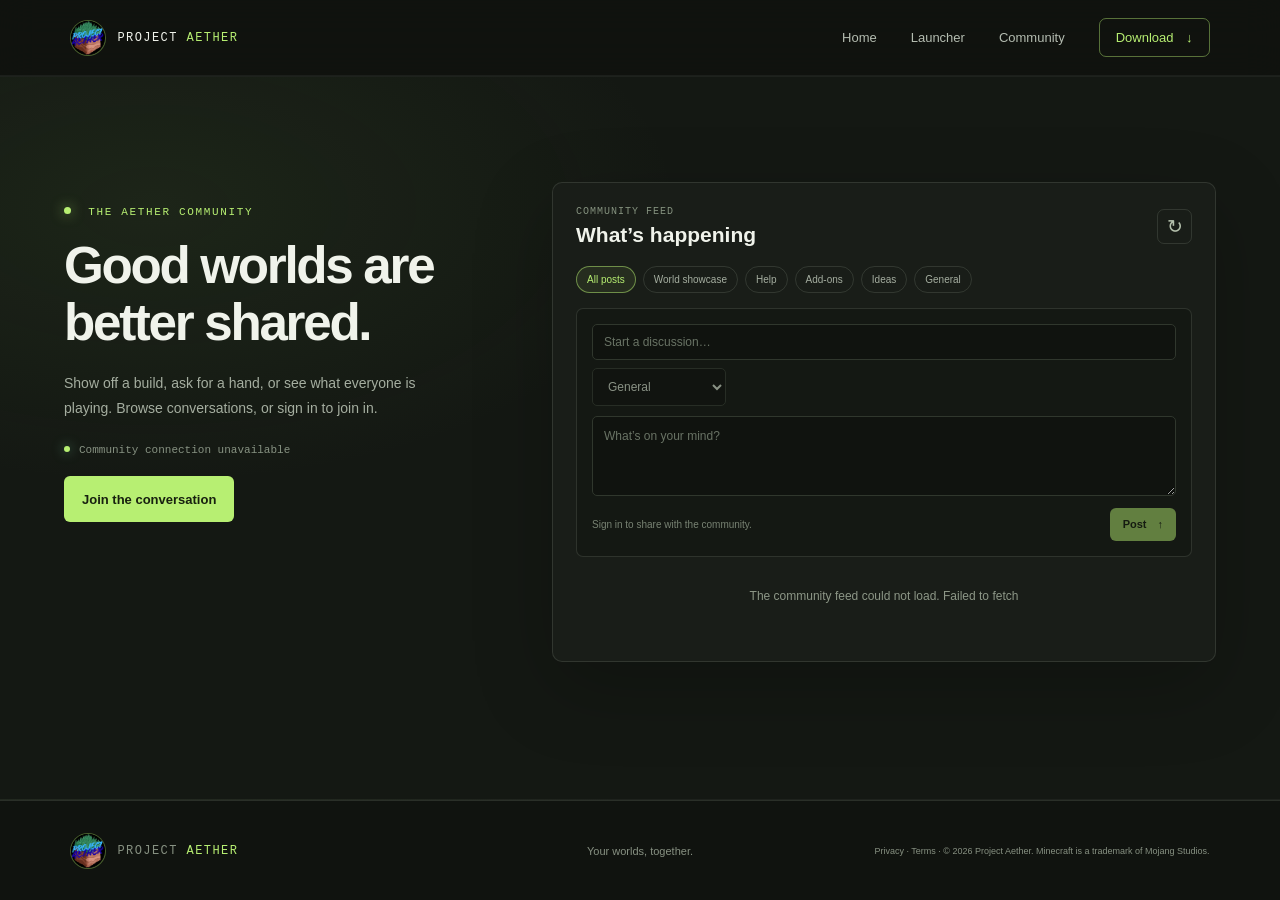
==== community.html @ b4d23e69 "Publish Project Aether website Co-authored-by: Copilot App <223556219+Copilot@users.noreply.github.c" ====
<!doctype html>
<html lang="en">
<head>
  <meta charset="utf-8">
  <meta name="viewport" content="width=device-width, initial-scale=1">
  <meta name="theme-color" content="#10130f">
  <meta http-equiv="Content-Security-Policy" content="default-src 'self'; base-uri 'self'; object-src 'none'; form-action 'self'; script-src 'self' https://challenges.cloudflare.com; style-src 'self'; img-src 'self' data: https://zpfmzhtkyxewwikkhwgt.supabase.co; frame-src https://challenges.cloudflare.com; connect-src 'self' https://zpfmzhtkyxewwikkhwgt.supabase.co https://challenges.cloudflare.com">
  <meta name="description" content="Join the Project Aether community to share Minecraft worlds, ask questions, and connect with players.">
  <title>Community — Project Aether</title>
  <link rel="icon" type="image/png" href="assets/aether-icon.png">
  <link rel="stylesheet" href="styles.css">
  <script src="config.js"></script>
  <script defer src="app.js"></script>
</head>
<body>
  <header class="site-header">
    <a class="brand" href="index.html" aria-label="Project Aether home"><img class="brand-icon" src="assets/aether-icon.png" alt=""><span>PROJECT <b>AETHER</b></span></a>
    <nav class="site-nav" aria-label="Main navigation">
      <a href="index.html">Home</a><a href="launcher.html">Launcher</a><a aria-current="page" href="community.html">Community</a><a class="nav-download" href="download.html">Download <span aria-hidden="true">↓</span></a>
    </nav>
  </header>
  <main>
    <section class="social-section social-page" id="social" aria-labelledby="socialTitle">
      <div class="social-wrap">
        <div class="social-intro">
          <p class="eyebrow"><span class="eyebrow-dot"></span> THE AETHER COMMUNITY</p>
          <h1 id="socialTitle">Good worlds are<br><span>better shared.</span></h1>
          <p>Show off a build, ask for a hand, or see what everyone is playing. Browse conversations, or sign in to join in.</p>
          <div class="social-account"><span class="online-indicator" aria-hidden="true"></span><span id="communityConnection" role="status" aria-live="polite">Connecting to the community…</span></div>
          <button class="button button-primary" id="communityJoin" type="button">Join the conversation <span aria-hidden="true">↗</span></button>
          <button class="signout-link" id="communitySignOut" type="button" hidden>Sign out</button>
        </div>
        <div class="community-card">
          <div class="community-card-head">
            <div><p class="card-index">COMMUNITY FEED</p><h2>What’s happening</h2></div>
            <button class="refresh-button" id="communityRefresh" type="button" aria-label="Refresh community feed">↻</button>
          </div>
          <div class="category-list" id="communityFilters" aria-label="Filter discussions">
            <button class="category-chip active" type="button" data-category="All" aria-pressed="true">All posts</button>
            <button class="category-chip" type="button" data-category="World Showcase" aria-pressed="false">World showcase</button>
            <button class="category-chip" type="button" data-category="Help &amp; Support" aria-pressed="false">Help</button>
            <button class="category-chip" type="button" data-category="Add-ons" aria-pressed="false">Add-ons</button>
            <button class="category-chip" type="button" data-category="Suggestions" aria-pressed="false">Ideas</button>
            <button class="category-chip" type="button" data-category="General" aria-pressed="false">General</button>
          </div>
          <form class="compose-form" id="communityPostForm">
            <label class="sr-only" for="communityPostTitle">Discussion title</label>
            <input id="communityPostTitle" maxlength="120" placeholder="Start a discussion…" required disabled>
            <label class="sr-only" for="communityCategory">Discussion category</label>
            <select id="communityCategory" disabled><option>General</option><option>Help &amp; Support</option><option>World Showcase</option><option>Add-ons</option><option>Suggestions</option></select>
            <label class="sr-only" for="communityPostBody">Your message</label>
            <textarea id="communityPostBody" maxlength="10000" rows="3" placeholder="What’s on your mind?" required disabled></textarea>
            <div class="compose-footer"><span id="communityComposeHint">Sign in to share with the community.</span><button class="button button-small" type="submit" disabled>Post <span aria-hidden="true">↑</span></button></div>
          </form>
          <div class="feed-list" id="communityFeed" aria-live="polite"><p class="feed-message">Loading recent discussions…</p></div>
        </div>
      </div>
    </section>
  </main>
  <footer class="site-footer">
    <a class="brand" href="index.html"><img class="brand-icon" src="assets/aether-icon.png" alt=""><span>PROJECT <b>AETHER</b></span></a>
    <p>Your worlds, together.</p>
    <small><a href="privacy.html">Privacy</a> · <a href="terms.html">Terms</a> · © <span id="currentYear"></span> Project Aether. Minecraft is a trademark of Mojang Studios.</small>
  </footer>
  <dialog class="auth-dialog" id="communityAuthDialog" aria-labelledby="authTitle">
    <form class="auth-card" id="communityAuthForm">
      <button class="dialog-close" id="communityAuthClose" type="button" aria-label="Close sign-in dialog">×</button>
      <p class="eyebrow">PROJECT AETHER COMMUNITY</p>
      <h2 id="authTitle">Welcome back.</h2>
      <p class="auth-subtitle" id="authMessage">Sign in to post, reply, and like discussions.</p>
      <p class="auth-error" id="communityAuthError" role="alert" hidden></p>
      <div id="signupFields" hidden>
        <label for="communityUsername">Minecraft username</label>
        <input id="communityUsername" type="text" maxlength="24" autocomplete="nickname" placeholder="How people know you">
        <label for="communityAgeGroup">Age group</label>
        <select id="communityAgeGroup"><option value="">Choose one</option><option value="under_18">Under 18</option><option value="18_or_over">18 or over</option></select>
        <p class="form-note">This is self-declared; we don’t ask for your birth date. It does not change features or options.</p>
        <label class="agreement"><input id="communityAgreement" type="checkbox"><span>I agree to the <a href="terms.html" target="_blank" rel="noopener">Terms of Service</a> and have read the <a href="privacy.html" target="_blank" rel="noopener">Privacy Policy</a>.</span></label>
      </div>
      <label for="communityEmail">Email</label>
      <input id="communityEmail" type="email" autocomplete="email" required placeholder="you@example.com">
      <label for="communityPassword">Password</label>
      <input id="communityPassword" type="password" autocomplete="current-password" required minlength="6" placeholder="At least 6 characters">
      <div id="communityTurnstile" class="turnstile-slot" hidden></div>
      <p id="communityTurnstileStatus" class="form-note" role="status"></p>
      <button class="button button-primary auth-submit" id="communityAuthSubmit" type="submit">Sign in</button>
      <button class="auth-switch" id="communityAuthSwitch" type="button">New to Aether? Create an account</button>
      <p class="form-note auth-legal">By joining, your profile and community posts are visible to other community members. Your password is handled by Supabase and never stored by Project Aether. <a href="privacy.html" target="_blank" rel="noopener">Privacy</a> · <a href="terms.html" target="_blank" rel="noopener">Terms</a></p>
    </form>
  </dialog>
</body>
</html>
---- styles.css ----
:root {
  color-scheme: dark;
  --bg: #10130f;
  --surface: #181c17;
  --surface-raised: #20251e;
  --line: rgba(224, 240, 216, .12);
  --text: #f0f3eb;
  --muted: #9da69a;
  --green: #b7ef72;
  --green-deep: #7ebd3d;
  --mint: #78d6a5;
  --mono: Consolas, "Courier New", monospace;
  --body: "Segoe UI", Arial, sans-serif;
  --display: "Segoe UI", Arial, sans-serif;
}

* { box-sizing: border-box; }
html { scroll-behavior: smooth; scroll-padding-top: 85px; }
body { margin: 0; background: var(--bg); color: var(--text); font-family: var(--body); -webkit-font-smoothing: antialiased; }
button, input, textarea, select { font: inherit; }
a { color: inherit; text-decoration: none; }
button { color: inherit; }
::selection { color: #141910; background: var(--green); }

.site-header { position: sticky; z-index: 20; top: 0; height: 76px; padding: 0 max(5.5vw, calc((100vw - 1320px) / 2)); display: flex; align-items: center; justify-content: space-between; background: rgba(16, 19, 15, .88); border-bottom: 1px solid rgba(255,255,255,.055); backdrop-filter: blur(18px); }
.brand { display: inline-flex; gap: 11px; align-items: center; font: 500 12px var(--mono); letter-spacing: .12em; }
.brand b { color: var(--green); font-weight: 500; }
.brand-icon { display: block; width: 36px; height: 36px; border: 1px solid rgba(183,239,114,.4); border-radius: 50%; object-fit: cover; background: #000; }
.site-nav { display: flex; gap: 34px; align-items: center; color: #b5bdb1; font-size: 13px; }
.site-nav a { transition: color .18s ease; }
.site-nav a:hover, .site-nav a:focus-visible { color: var(--green); }
.site-nav .nav-download { padding: 11px 16px; border: 1px solid rgba(183,239,114,.43); border-radius: 7px; color: var(--green); }
.site-nav .nav-download span { margin-left: 9px; }

.hero { position: relative; min-height: 660px; overflow: hidden; display: flex; align-items: center; padding: 70px max(8vw, calc((100vw - 1180px) / 2)) 112px; background: radial-gradient(ellipse at 75% 48%, rgba(84, 134, 54, .16), transparent 34%), linear-gradient(130deg, #121610 5%, #141914 54%, #111710 100%); }
.hero::before { position: absolute; inset: 0; background-image: linear-gradient(rgba(196,226,180,.035) 1px, transparent 1px), linear-gradient(90deg, rgba(196,226,180,.035) 1px, transparent 1px); background-size: 54px 54px; mask-image: linear-gradient(90deg, transparent, #000 65%, transparent); content: ""; }
.hero-copy { position: relative; z-index: 2; width: min(590px, 55%); }
.eyebrow { margin: 0 0 20px; color: var(--green); font: 11px var(--mono); letter-spacing: .15em; }
.eyebrow-dot, .online-indicator { display: inline-block; width: 7px; height: 7px; margin-right: 9px; border-radius: 50%; background: var(--green); box-shadow: 0 0 13px rgba(183,239,114,.66); vertical-align: 1px; }
h1, h2, h3, p { margin-top: 0; }
.hero h1 { margin-bottom: 20px; font: 800 clamp(52px, 7vw, 88px)/1.01 var(--display); letter-spacing: -.065em; }
.hero h1 span, .section-heading h2 span, .social-intro h2 span, .download-cta h2 span { color: var(--green); }
.hero-description { max-width: 485px; margin-bottom: 29px; color: #aeb8a9; font-size: 16px; line-height: 1.8; }
.hero-actions { display: flex; flex-wrap: wrap; gap: 13px; align-items: center; }
.button { min-height: 46px; padding: 0 17px; display: inline-flex; gap: 22px; justify-content: center; align-items: center; border: 1px solid transparent; border-radius: 6px; cursor: pointer; font-size: 13px; font-weight: 700; transition: transform .18s ease, background .18s ease, border-color .18s ease; }
.button:hover:not(:disabled) { transform: translateY(-2px); }
.button:focus-visible, button:focus-visible, a:focus-visible, input:focus-visible, textarea:focus-visible, select:focus-visible { outline: 2px solid var(--green); outline-offset: 3px; }
.button-primary { background: var(--green); color: #17200f; }
.button-primary:hover:not(:disabled) { background: #c9f892; }
.button-quiet { border-color: var(--line); background: rgba(255,255,255,.025); color: #d3dacd; }
.button-quiet:hover { border-color: rgba(183,239,114,.45); }
.button:disabled { cursor: not-allowed; opacity: .48; }
.hero-footnote { margin: 17px 0 0; color: #7f897c; font-size: 11px; }
.hero-art { position: absolute; width: 490px; height: 460px; top: 50%; right: 7%; transform: translateY(-49%); }
.orbit { position: absolute; left: 50%; top: 50%; border: 1px solid rgba(181,229,148,.13); border-radius: 50%; transform: translate(-50%,-50%) rotate(-24deg); }
.orbit-one { width: 440px; height: 190px; }
.orbit-two { width: 370px; height: 130px; transform: translate(-50%,-50%) rotate(54deg); }
.planet { position: absolute; top: 50%; left: 50%; width: 220px; height: 220px; display: grid; place-items: center; border: 1px solid rgba(208,239,165,.34); border-radius: 50%; background: radial-gradient(circle at 34% 26%, #779958 0, #3e6031 23%, #1c3021 60%, #121b17 100%); box-shadow: inset -26px -22px 48px rgba(0,0,0,.5), 0 0 75px rgba(141,197,88,.13); transform: translate(-50%,-50%); }
.planet::before { position: absolute; width: 250px; height: 30px; border: 2px solid rgba(183,239,114,.62); border-radius: 50%; transform: rotate(-28deg); content: ""; }
.planet span { color: rgba(228,255,193,.87); font-size: 30px; text-shadow: 0 0 24px var(--green); }
.island { position: absolute; z-index: 2; filter: drop-shadow(0 15px 19px rgba(0,0,0,.28)); }
.island-main { width: 190px; height: 97px; top: 57%; left: 38%; transform: rotate(-9deg); }
.island-main::before { position: absolute; inset: 0 0 37px; border-radius: 50% 49% 46% 52%; background: linear-gradient(155deg,#a4ce70,#568149 54%,#354e2e); content: ""; }
.island-main::after { position: absolute; top: 50px; left: 25px; width: 135px; height: 42px; clip-path: polygon(0 0,100% 0,77% 100%,30% 72%); background: linear-gradient(100deg,#5f4930,#2c3024 75%); content: ""; }
.island i { position: absolute; z-index: 1; bottom: 45px; width: 8px; height: 19px; border-radius: 5px 5px 1px 1px; background: #253c2b; }
.island i:nth-child(1) { left: 48px; height: 25px; }.island i:nth-child(2) { left: 67px; height: 15px; }.island i:nth-child(3) { left: 119px; height: 23px; }
.island b { position: absolute; z-index: 1; top: 16px; left: 86px; width: 14px; height: 20px; border-radius: 6px 6px 0 0; background: #e8d995; box-shadow: 0 0 18px #efdb8a; }
.island-small { width: 85px; height: 51px; top: 27%; left: 71%; transform: scale(.75) rotate(9deg); }
.island-small::before { position: absolute; inset: 0 0 20px; border-radius: 50%; background: #6d9851; content: ""; }
.island-small::after { position: absolute; top: 29px; left: 12px; width: 63px; height: 23px; clip-path: polygon(0 0,100% 0,75% 100%,24% 74%); background: #443d2b; content: ""; }
.spark { position: absolute; color: var(--green); text-shadow: 0 0 15px rgba(183,239,114,.8); }
.spark-one { top: 16%; left: 36%; font-size: 17px; }.spark-two { top: 38%; left: 93%; font-size: 26px; }.spark-three { top: 77%; left: 21%; font-size: 13px; }
.scroll-cue { position: absolute; bottom: 34px; left: max(8vw, calc((100vw - 1180px) / 2)); display: inline-flex; gap: 11px; align-items: center; color: #788273; font: 10px var(--mono); letter-spacing: .12em; }
.scroll-cue span { width: 24px; height: 1px; background: var(--green); }

.section-wrap { max-width: 1180px; margin: auto; padding: 110px 0; }
.section-heading { margin-bottom: 43px; text-align: center; }
.section-heading .eyebrow { margin-bottom: 12px; }
.section-heading h2, .social-intro h2, .download-cta h2 { margin-bottom: 12px; font: 750 clamp(32px, 4vw, 47px)/1.12 var(--display); letter-spacing: -.045em; }
.section-heading > p:last-child { margin-bottom: 0; color: var(--muted); font-size: 14px; }
.home-explore .feature-card { display: block; }
.card-link { display: flex; justify-content: space-between; margin-top: 21px; color: var(--green); font-size: 11px; }
.feature-grid { display: grid; grid-template-columns: repeat(3, 1fr); gap: 16px; }
.feature-card { min-height: 230px; padding: 27px 25px; border: 1px solid var(--line); border-radius: 9px; background: linear-gradient(145deg, #1a1e18, #151914); }
.feature-card-highlight { border-color: rgba(183,239,114,.25); background: radial-gradient(ellipse at 82% 0%, rgba(142,195,94,.12), transparent 57%), #191e17; }
.feature-icon { display: grid; width: 37px; height: 37px; margin-bottom: 21px; place-items: center; border: 1px solid rgba(183,239,114,.3); border-radius: 9px; color: var(--green); font-size: 20px; }
.card-index { margin-bottom: 9px; color: #84917e; font: 10px var(--mono); letter-spacing: .1em; }
.feature-card h3 { margin-bottom: 10px; font: 650 18px var(--display); }
.feature-card > p:last-child { margin-bottom: 0; color: var(--muted); font-size: 13px; line-height: 1.75; }

.social-section { padding: 105px max(5vw, calc((100vw - 1320px) / 2)); border-top: 1px solid rgba(255,255,255,.045); border-bottom: 1px solid rgba(255,255,255,.045); background: radial-gradient(ellipse at 12% 18%, rgba(90,132,63,.12), transparent 33%), #141813; }
.social-wrap { max-width: 1250px; margin: auto; display: grid; grid-template-columns: minmax(250px, .75fr) minmax(450px, 1.25fr); gap: clamp(36px, 7vw, 100px); align-items: start; }
.social-intro { position: sticky; top: 120px; padding-top: 24px; }
.social-intro .eyebrow { margin-bottom: 19px; }
.social-intro h2 { margin-bottom: 19px; font-size: clamp(38px, 4vw, 55px); }
.social-intro h1 { margin-bottom: 19px; font: 750 clamp(38px, 4vw, 55px)/1.12 var(--display); letter-spacing: -.045em; }
.social-intro > p:not(.eyebrow) { max-width: 380px; margin-bottom: 23px; color: #a5aea0; font-size: 14px; line-height: 1.8; }
.social-account { margin-bottom: 20px; color: #879282; font: 11px var(--mono); }
.social-account .online-indicator { width: 6px; height: 6px; background: var(--mint); box-shadow: 0 0 12px rgba(120,214,165,.65); }
.signout-link { display: block; margin-top: 12px; padding: 0; border: 0; background: transparent; color: var(--muted); cursor: pointer; font-size: 12px; text-decoration: underline; }
.community-card { min-width: 0; padding: 23px; border: 1px solid rgba(223,238,215,.12); border-radius: 10px; background: #191d18; box-shadow: 0 25px 80px rgba(0,0,0,.22); }
.community-card-head { display: flex; justify-content: space-between; align-items: center; }
.community-card-head .card-index { margin: 0 0 6px; }
.community-card-head h2, .community-card-head h3 { margin-bottom: 0; font: 650 21px var(--display); }
.refresh-button { width: 35px; height: 35px; border: 1px solid var(--line); border-radius: 7px; background: transparent; color: #b4c0ac; cursor: pointer; font-size: 19px; }
.refresh-button:hover { border-color: var(--green); color: var(--green); }
.category-list { display: flex; gap: 7px; overflow-x: auto; padding: 19px 0 15px; scrollbar-width: thin; }
.category-chip { flex: 0 0 auto; padding: 7px 10px; border: 1px solid var(--line); border-radius: 99px; background: transparent; color: #a5aea0; cursor: pointer; font-size: 10px; }
.category-chip:hover, .category-chip.active { border-color: rgba(183,239,114,.5); background: rgba(183,239,114,.08); color: var(--green); }
.compose-form { padding: 15px; border: 1px solid var(--line); border-radius: 7px; background: #141813; }
.compose-form input, .compose-form textarea, .compose-form select, .auth-card input, .auth-card select { width: 100%; padding: 10px 11px; border: 1px solid #30372d; border-radius: 5px; background: #10130f; color: var(--text); font-size: 12px; }
.compose-form input, .compose-form textarea { margin-bottom: 8px; }
.compose-form textarea { resize: vertical; min-height: 72px; line-height: 1.6; }
.compose-form select { width: auto; max-width: 100%; margin-bottom: 10px; color: #bbc5b5; }
.compose-form input::placeholder, .compose-form textarea::placeholder, .auth-card input::placeholder { color: #697365; }
.compose-footer { display: flex; gap: 12px; align-items: center; justify-content: space-between; color: #788273; font-size: 10px; }
.button-small { min-height: 33px; padding: 0 13px; gap: 11px; border: 0; background: var(--green); color: #17200f; font-size: 11px; }
.feed-list { margin-top: 9px; }
.feed-message { padding: 23px 10px; color: #8d9787; text-align: center; font-size: 12px; }
.post-card { padding: 20px 2px; border-bottom: 1px solid var(--line); }
.post-meta { display: flex; gap: 8px; align-items: center; color: #84907f; font: 10px var(--mono); }
.post-category { color: var(--green); }
.post-card h4 { margin: 11px 0 6px; font: 650 16px/1.45 var(--display); overflow-wrap: anywhere; }
.post-body { margin: 0; color: #b1baad; font-size: 12px; line-height: 1.7; white-space: pre-wrap; overflow-wrap: anywhere; }
.post-actions { display: flex; gap: 8px; margin-top: 13px; }
.post-action { padding: 5px 9px; border: 1px solid var(--line); border-radius: 99px; background: transparent; color: #9ba694; cursor: pointer; font-size: 10px; }
.post-action:hover, .post-action.is-liked { border-color: rgba(183,239,114,.4); color: var(--green); }
.reply-list { display: grid; gap: 9px; margin-top: 12px; padding: 12px; border-left: 1px solid rgba(183,239,114,.35); background: rgba(0,0,0,.13); }
.reply-item { margin: 0; color: #acb6a7; font-size: 11px; line-height: 1.6; white-space: pre-wrap; overflow-wrap: anywhere; }
.reply-item b { color: var(--green); font-weight: 600; }
.reply-form { display: flex; gap: 8px; margin-top: 10px; }
.reply-form input { min-width: 0; flex: 1; padding: 9px; border: 1px solid #30372d; border-radius: 5px; background: #10130f; color: var(--text); font-size: 11px; }

.download-cta { position: relative; overflow: hidden; padding: 95px 20px; text-align: center; background: radial-gradient(ellipse at 50% 110%, rgba(111,164,72,.19), transparent 53%), #111510; }
.download-cta .eyebrow { margin-bottom: 14px; }
.download-cta h2 { margin-bottom: 25px; }
.download-cta > p:last-child { margin: 15px 0 0; color: #869080; font-size: 11px; }
.cta-orb { position: absolute; top: -45px; left: calc(50% - 35px); color: rgba(183,239,114,.08); font-size: 170px; pointer-events: none; }
.site-footer { min-height: 100px; padding: 22px max(5.5vw, calc((100vw - 1320px) / 2)); display: grid; grid-template-columns: 1fr 1fr 1fr; gap: 20px; align-items: center; border-top: 1px solid var(--line); color: #879182; }
.site-footer p { margin: 0; text-align: center; font-size: 11px; }
.site-footer small { text-align: right; font-size: 9px; }
.legal-page { width: min(760px, calc(100% - 44px)); min-height: calc(100vh - 176px); margin: 70px auto; padding: 45px clamp(22px, 6vw, 65px); border: 1px solid var(--line); border-radius: 10px; background: linear-gradient(145deg, #191e17, #141813); }
.legal-page .eyebrow { margin-bottom: 12px; }
.legal-page h1 { margin-bottom: 10px; font: 750 clamp(36px, 5vw, 56px)/1.1 var(--display); letter-spacing: -.05em; }
.legal-page .legal-updated { margin-bottom: 31px; color: #879282; font: 10px var(--mono); }
.legal-page h2 { margin: 29px 0 9px; font: 650 18px var(--display); }
.legal-page p, .legal-page li { color: #acb6a7; font-size: 13px; line-height: 1.8; }
.legal-page li { margin: 8px 0; padding-left: 5px; }
.legal-page ul { padding-left: 20px; }
.legal-page a { color: var(--green); text-decoration: underline; text-underline-offset: 3px; }
.page-hero { padding: 110px max(8vw, calc((100vw - 1180px) / 2)) 90px; background: radial-gradient(ellipse at 78% 45%, rgba(84, 134, 54, .16), transparent 34%), #131812; }
.page-hero h1 { margin: 0 0 18px; font: 800 clamp(48px, 6vw, 76px)/1.02 var(--display); letter-spacing: -.06em; }
.page-hero h1 span { color: var(--green); }
.page-hero > p:not(.eyebrow) { max-width: 610px; margin: 0 0 25px; color: #aeb8a9; font-size: 15px; line-height: 1.8; }
.launcher-features { padding-top: 82px; }
.launcher-note { margin-top: 22px; padding: 26px 30px; display: flex; gap: 24px; justify-content: space-between; align-items: center; border: 1px solid rgba(183,239,114,.2); border-radius: 9px; background: radial-gradient(ellipse at 85% 0%, rgba(142,195,94,.11), transparent 57%), #191e17; }
.launcher-note h3 { margin: 0 0 8px; font: 650 19px var(--display); }
.launcher-note p:last-child { max-width: 620px; margin: 0; color: var(--muted); font-size: 12px; line-height: 1.7; }
.social-page { min-height: calc(100vh - 176px); }
.download-page { min-height: calc(100vh - 176px); padding: 62px 20px; display: grid; place-items: center; background: radial-gradient(ellipse at 50% 34%, rgba(90,132,63,.15), transparent 43%), #111510; }
.download-gate { width: min(540px, 100%); padding: 42px clamp(23px, 7vw, 56px); border: 1px solid rgba(183,239,114,.2); border-radius: 11px; background: linear-gradient(145deg, #1a1f18, #141813); text-align: center; box-shadow: 0 25px 80px rgba(0,0,0,.24); }
.download-icon { width: 96px; height: 96px; margin-bottom: 25px; border: 1px solid rgba(183,239,114,.4); border-radius: 50%; object-fit: cover; background: #000; }
.download-gate h1 { margin: 0 0 16px; font: 800 clamp(43px, 7vw, 60px)/1.02 var(--display); letter-spacing: -.055em; }
.download-gate h1 span { color: var(--green); }
.download-copy { margin: 0 auto 20px; max-width: 390px; color: #aab4a5; font-size: 13px; line-height: 1.8; }
.download-status { min-height: 23px; margin: 16px 0; color: var(--green); font: 11px var(--mono); }
.download-actions { display: grid; gap: 7px; justify-items: center; }
.download-note { margin: 22px 0 0; color: #7f897c; font-size: 10px; line-height: 1.7; }

.auth-dialog { width: min(440px, calc(100% - 28px)); max-width: none; max-height: min(90vh, 760px); padding: 0; overflow-y: auto; border: 1px solid rgba(183,239,114,.25); border-radius: 11px; background: #181d17; color: var(--text); box-shadow: 0 28px 100px rgba(0,0,0,.6); }
.auth-dialog::backdrop { background: rgba(5,8,5,.78); backdrop-filter: blur(4px); }
.auth-card { position: relative; padding: 32px; }
.auth-card .eyebrow { margin-bottom: 12px; font-size: 9px; }
.auth-card h2 { margin-bottom: 8px; font: 750 29px var(--display); letter-spacing: -.04em; }
.auth-subtitle { margin-bottom: 22px; color: var(--muted); font-size: 12px; line-height: 1.6; }
.dialog-close { position: absolute; top: 14px; right: 15px; width: 32px; height: 32px; border: 1px solid var(--line); border-radius: 50%; background: transparent; color: #b7c0b2; cursor: pointer; font-size: 20px; }
.auth-card label { display: block; margin: 14px 0 6px; color: #d4dbd0; font-size: 11px; }
.auth-card input, .auth-card select { min-height: 41px; font-size: 12px; }
.auth-card .form-note { color: #85907f; font-size: 10px; line-height: 1.6; }
.auth-card .agreement { display: flex; gap: 9px; align-items: flex-start; margin: 15px 0; color: #a9b2a4; font-size: 10px; line-height: 1.6; }
.auth-card .agreement input { width: 15px; min-height: 15px; flex: 0 0 15px; margin: 1px 0 0; accent-color: var(--green); }
.auth-card a { color: var(--green); text-decoration: underline; text-underline-offset: 2px; }
.turnstile-slot { min-height: 66px; margin: 12px 0; }
.auth-submit { width: 100%; margin: 12px 0 7px; }
.auth-switch { display: block; margin: 12px auto; padding: 4px; border: 0; background: transparent; color: var(--green); cursor: pointer; font-size: 11px; }
.auth-legal { margin: 17px 0 0; }
.auth-error { padding: 10px; border: 1px solid rgba(255,117,117,.25); border-radius: 5px; background: rgba(145,48,48,.13); color: #ffaaa3; font-size: 11px; line-height: 1.5; }
.auth-error[hidden] { display: none; }
.sr-only { position: absolute; width: 1px; height: 1px; padding: 0; overflow: hidden; clip: rect(0,0,0,0); white-space: nowrap; border: 0; }
[hidden] { display: none !important; }

@media (max-width: 1050px) {
  .section-wrap { padding-right: 5vw; padding-left: 5vw; }
  .hero { padding-left: 6vw; }
  .hero-art { right: 0; transform: translate(10%,-49%) scale(.82); opacity: .8; }
  .social-section { padding-right: 5vw; padding-left: 5vw; }
}
@media (max-width: 760px) {
  .site-header { height: 65px; padding: 0 20px; }
  .site-nav { gap: 15px; font-size: 11px; }
  .site-nav a:first-child { display: none; }
  .site-nav .nav-download { padding: 9px 10px; }
  .brand { gap: 8px; font-size: 10px; }
  .brand-icon { width: 32px; height: 32px; }
  .hero { min-height: 680px; padding: 80px 25px 100px; align-items: flex-start; }
  .hero-copy { width: 100%; }
  .hero h1 { font-size: clamp(55px, 13vw, 78px); }
  .hero-description { max-width: 500px; font-size: 14px; }
  .hero-art { top: auto; right: 50%; bottom: -180px; transform: translateX(50%) scale(.72); opacity: .65; }
  .scroll-cue { left: 25px; }
  .section-wrap { padding: 77px 22px; }
  .section-heading { margin-bottom: 27px; }
  .feature-grid { grid-template-columns: 1fr; gap: 10px; }
  .feature-card { min-height: 0; padding: 22px; }
  .feature-icon { margin-bottom: 15px; }
  .social-section { padding: 70px 18px; }
  .social-wrap { grid-template-columns: 1fr; gap: 34px; }
  .social-intro { position: static; padding: 0 4px; }
  .social-intro h2 { font-size: 43px; }
  .social-intro h1 { font-size: 43px; }
  .community-card { padding: 17px; }
  .download-cta { padding: 75px 20px; }
  .page-hero { padding: 80px 25px 65px; }
  .page-hero h1 { font-size: 54px; }
  .launcher-features { padding-top: 65px; }
  .launcher-note { align-items: flex-start; flex-direction: column; padding: 22px; }
  .download-page { padding: 40px 15px; }
  .site-footer { padding: 22px; grid-template-columns: 1fr auto; }
  .site-footer p { display: none; }
  .site-footer small { max-width: 210px; font-size: 8px; }
}
@media (max-width: 430px) {
  .site-nav { gap: 11px; }
  .site-nav a:nth-child(2) { font-size: 10px; }
  .hero { min-height: 700px; }
  .hero-actions { align-items: stretch; flex-direction: column; }
  .hero-actions .button { justify-content: space-between; }
  .community-card { margin: 0 -7px; padding: 14px; }
  .compose-form { padding: 10px; }
  .compose-footer { align-items: flex-start; flex-direction: column; }
  .compose-footer .button { align-self: flex-end; }
  .site-footer small { max-width: 155px; text-align: right; }
  .auth-card { padding: 28px 22px; }
  .legal-page { width: calc(100% - 28px); margin: 26px auto; padding: 27px 21px; }
}
@media (prefers-reduced-motion: reduce) {
  *, *::before, *::after { scroll-behavior: auto !important; animation-duration: .01ms !important; transition-duration: .01ms !important; }
}
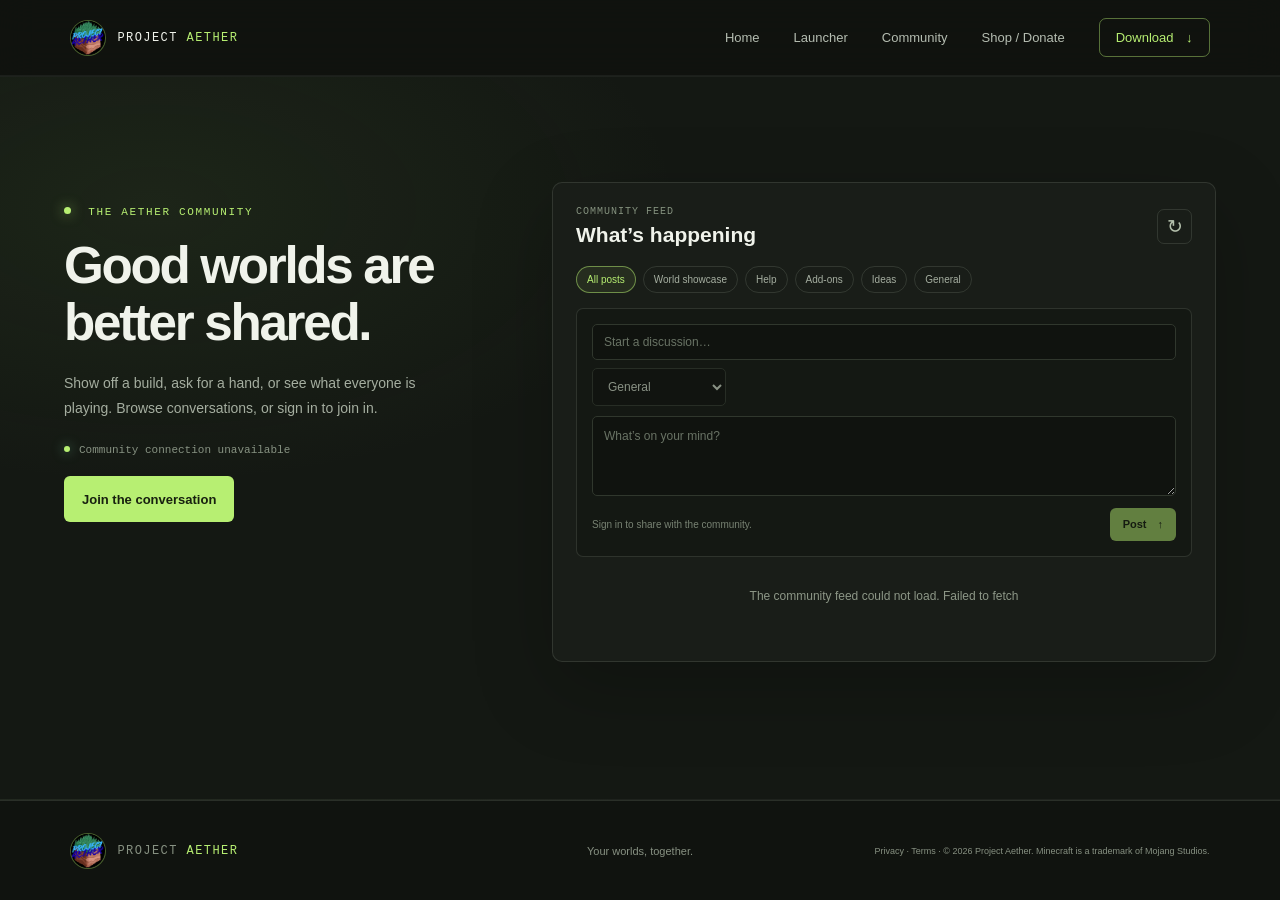
==== commit 849cf90c: "Add shop and donate coming soon page Co-authored-by: Copilot App <223556219+Copilot@users.noreply.gi" ====
--- a/community.html
+++ b/community.html
@@ -16,7 +16,7 @@
   <header class="site-header">
     <a class="brand" href="index.html" aria-label="Project Aether home"><img class="brand-icon" src="assets/aether-icon.png" alt=""><span>PROJECT <b>AETHER</b></span></a>
     <nav class="site-nav" aria-label="Main navigation">
-      <a href="index.html">Home</a><a href="launcher.html">Launcher</a><a aria-current="page" href="community.html">Community</a><a class="nav-download" href="download.html">Download <span aria-hidden="true">↓</span></a>
+      <a href="index.html">Home</a><a href="launcher.html">Launcher</a><a aria-current="page" href="community.html">Community</a><a href="shop.html">Shop / Donate</a><a class="nav-download" href="download.html">Download <span aria-hidden="true">↓</span></a>
     </nav>
   </header>
   <main>
--- a/styles.css
+++ b/styles.css
@@ -140,6 +140,7 @@
 .site-footer p { margin: 0; text-align: center; font-size: 11px; }
 .site-footer small { text-align: right; font-size: 9px; }
 .legal-page { width: min(760px, calc(100% - 44px)); min-height: calc(100vh - 176px); margin: 70px auto; padding: 45px clamp(22px, 6vw, 65px); border: 1px solid var(--line); border-radius: 10px; background: linear-gradient(145deg, #191e17, #141813); }
+.shop-page { display: grid; align-content: center; text-align: center; }
 .legal-page .eyebrow { margin-bottom: 12px; }
 .legal-page h1 { margin-bottom: 10px; font: 750 clamp(36px, 5vw, 56px)/1.1 var(--display); letter-spacing: -.05em; }
 .legal-page .legal-updated { margin-bottom: 31px; color: #879282; font: 10px var(--mono); }
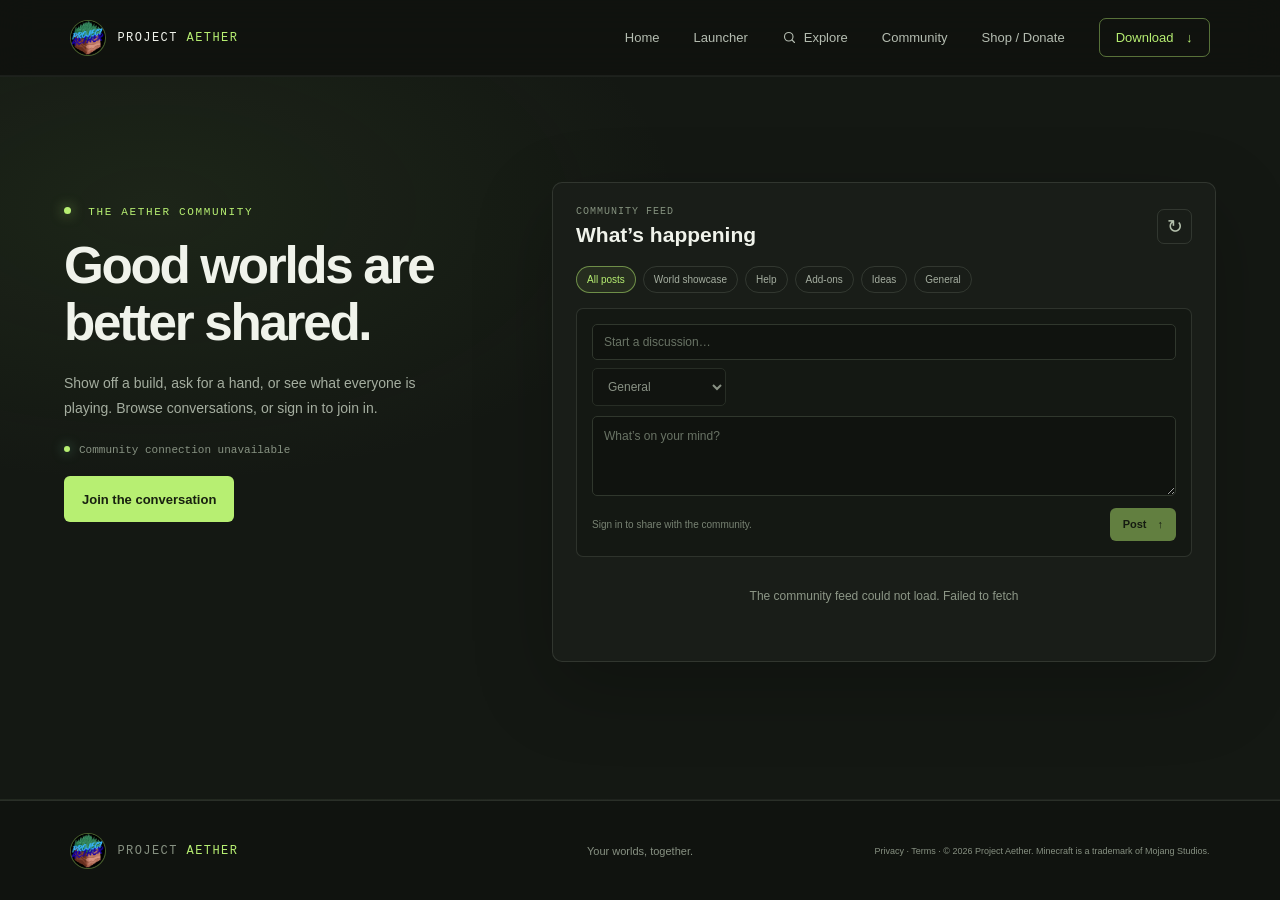
==== commit 90d44892: "Add Explore launcher gallery Co-authored-by: Copilot App <223556219+Copilot@users.noreply.github.com" ====
--- a/community.html
+++ b/community.html
@@ -8,7 +8,7 @@
   <meta name="description" content="Join the Project Aether community to share Minecraft worlds, ask questions, and connect with players.">
   <title>Community — Project Aether</title>
   <link rel="icon" type="image/png" href="assets/aether-icon.png">
-  <link rel="stylesheet" href="styles.css">
+  <link rel="stylesheet" href="styles.css?v=explore-gallery-1">
   <script src="config.js"></script>
   <script defer src="app.js"></script>
 </head>
@@ -16,7 +16,7 @@
   <header class="site-header">
     <a class="brand" href="index.html" aria-label="Project Aether home"><img class="brand-icon" src="assets/aether-icon.png" alt=""><span>PROJECT <b>AETHER</b></span></a>
     <nav class="site-nav" aria-label="Main navigation">
-      <a href="index.html">Home</a><a href="launcher.html">Launcher</a><a aria-current="page" href="community.html">Community</a><a href="shop.html">Shop / Donate</a><a class="nav-download" href="download.html">Download <span aria-hidden="true">↓</span></a>
+      <a href="index.html">Home</a><a href="launcher.html">Launcher</a><a class="nav-explore" href="explore.html" aria-label="Explore the launcher" title="Explore the launcher"><svg viewBox="0 0 24 24" fill="none" stroke="currentColor" stroke-width="1.8" stroke-linecap="round" stroke-linejoin="round" aria-hidden="true"><circle cx="10.8" cy="10.8" r="6.8"></circle><path d="m16 16 4 4"></path></svg><span class="nav-label">Explore</span></a><a aria-current="page" href="community.html">Community</a><a href="shop.html">Shop / Donate</a><a class="nav-download" href="download.html">Download <span aria-hidden="true">↓</span></a>
     </nav>
   </header>
   <main>
--- a/styles.css
+++ b/styles.css
@@ -29,6 +29,9 @@
 .site-nav { display: flex; gap: 34px; align-items: center; color: #b5bdb1; font-size: 13px; }
 .site-nav a { transition: color .18s ease; }
 .site-nav a:hover, .site-nav a:focus-visible { color: var(--green); }
+.site-nav .nav-explore { display: inline-flex; align-items: center; gap: 7px; }
+.site-nav .nav-explore svg { width: 15px; height: 15px; flex: 0 0 auto; }
+.site-nav .nav-explore[aria-current="page"] { color: var(--green); }
 .site-nav .nav-download { padding: 11px 16px; border: 1px solid rgba(183,239,114,.43); border-radius: 7px; color: var(--green); }
 .site-nav .nav-download span { margin-left: 9px; }
 
@@ -141,6 +144,11 @@
 .site-footer small { text-align: right; font-size: 9px; }
 .legal-page { width: min(760px, calc(100% - 44px)); min-height: calc(100vh - 176px); margin: 70px auto; padding: 45px clamp(22px, 6vw, 65px); border: 1px solid var(--line); border-radius: 10px; background: linear-gradient(145deg, #191e17, #141813); }
 .shop-page { display: grid; align-content: center; text-align: center; }
+.shop-page > p:not(.eyebrow) { margin-bottom: 30px; color: var(--muted); font-size: 14px; }
+.shop-options { display: grid; grid-template-columns: repeat(2, minmax(0, 1fr)); gap: 16px; text-align: left; }
+.shop-options .feature-card { min-height: 0; }
+.shop-options .feature-card > p:not(.card-index) { min-height: 44px; }
+.shop-contact-link { overflow-wrap: anywhere; }
 .legal-page .eyebrow { margin-bottom: 12px; }
 .legal-page h1 { margin-bottom: 10px; font: 750 clamp(36px, 5vw, 56px)/1.1 var(--display); letter-spacing: -.05em; }
 .legal-page .legal-updated { margin-bottom: 31px; color: #879282; font: 10px var(--mono); }
@@ -153,6 +161,21 @@
 .page-hero h1 { margin: 0 0 18px; font: 800 clamp(48px, 6vw, 76px)/1.02 var(--display); letter-spacing: -.06em; }
 .page-hero h1 span { color: var(--green); }
 .page-hero > p:not(.eyebrow) { max-width: 610px; margin: 0 0 25px; color: #aeb8a9; font-size: 15px; line-height: 1.8; }
+.explore-hero { padding-bottom: 76px; }
+.explore-gallery { padding-top: 76px; }
+.explore-note { max-width: 780px; margin: 0 0 48px; padding: 13px 17px; border-left: 2px solid var(--green); color: #aeb8a9; font-size: 13px; line-height: 1.7; }
+.explore-group { margin: 0 0 62px; }
+.explore-group-heading { display: flex; justify-content: space-between; align-items: end; margin-bottom: 21px; }
+.explore-group-heading .card-index { margin: 0 0 7px; color: var(--green); }
+.explore-group-heading h2 { margin: 0; font: 700 clamp(24px, 3vw, 34px)/1.15 var(--display); letter-spacing: -.04em; }
+.launcher-shot-grid { display: grid; grid-template-columns: repeat(2, minmax(0, 1fr)); gap: 18px; }
+.launcher-shot { margin: 0; overflow: hidden; border: 1px solid var(--line); border-radius: 10px; background: #151a14; }
+.launcher-shot-image { display: block; }
+.launcher-shot-image:focus-visible { outline: 2px solid var(--green); outline-offset: -2px; }
+.launcher-shot img { display: block; width: 100%; height: auto; aspect-ratio: 1.51; object-fit: cover; object-position: top; background: #10130f; }
+.launcher-shot figcaption { display: flex; flex-direction: column; gap: 3px; padding: 13px 16px 16px; border-top: 1px solid var(--line); }
+.launcher-shot figcaption .card-index { margin: 0; color: #84917e; }
+.launcher-shot figcaption h3 { margin: 0; font-size: 15px; }
 .launcher-features { padding-top: 82px; }
 .launcher-note { margin-top: 22px; padding: 26px 30px; display: flex; gap: 24px; justify-content: space-between; align-items: center; border: 1px solid rgba(183,239,114,.2); border-radius: 9px; background: radial-gradient(ellipse at 85% 0%, rgba(142,195,94,.11), transparent 57%), #191e17; }
 .launcher-note h3 { margin: 0 0 8px; font: 650 19px var(--display); }
@@ -200,6 +223,7 @@
   .site-header { height: 65px; padding: 0 20px; }
   .site-nav { gap: 15px; font-size: 11px; }
   .site-nav a:first-child { display: none; }
+  .site-nav .nav-explore .nav-label { display: none; }
   .site-nav .nav-download { padding: 9px 10px; }
   .brand { gap: 8px; font-size: 10px; }
   .brand-icon { width: 32px; height: 32px; }
@@ -212,6 +236,7 @@
   .section-wrap { padding: 77px 22px; }
   .section-heading { margin-bottom: 27px; }
   .feature-grid { grid-template-columns: 1fr; gap: 10px; }
+  .shop-options { grid-template-columns: 1fr; }
   .feature-card { min-height: 0; padding: 22px; }
   .feature-icon { margin-bottom: 15px; }
   .social-section { padding: 70px 18px; }
@@ -223,6 +248,9 @@
   .download-cta { padding: 75px 20px; }
   .page-hero { padding: 80px 25px 65px; }
   .page-hero h1 { font-size: 54px; }
+  .explore-gallery { padding-top: 55px; }
+  .explore-group { margin-bottom: 47px; }
+  .launcher-shot-grid { grid-template-columns: minmax(0, 1fr); gap: 14px; }
   .launcher-features { padding-top: 65px; }
   .launcher-note { align-items: flex-start; flex-direction: column; padding: 22px; }
   .download-page { padding: 40px 15px; }
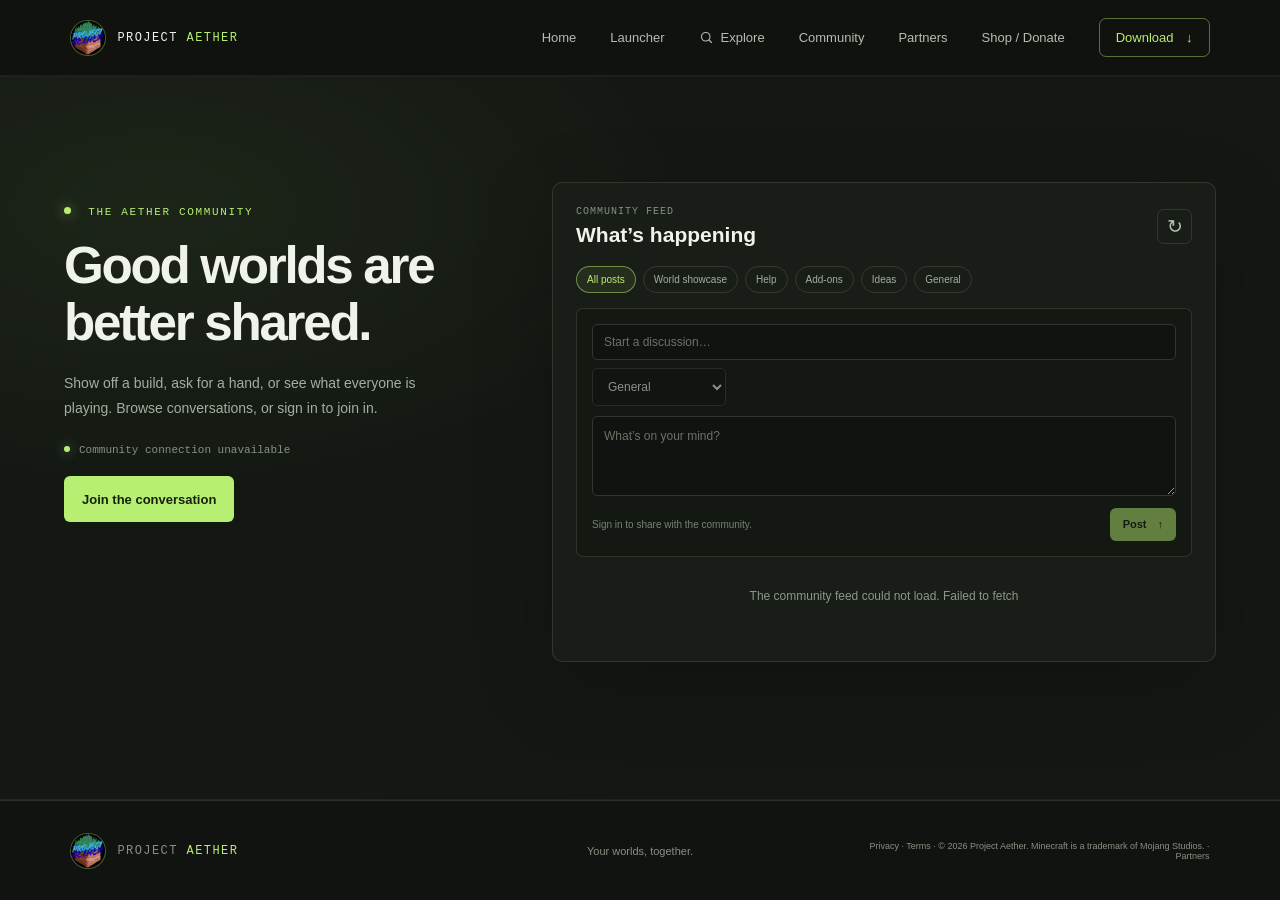
==== commit 718169b1: "Add Project Aether partners page" ====
--- a/community.html
+++ b/community.html
@@ -1,92 +1,92 @@
-<!doctype html>
-<html lang="en">
-<head>
-  <meta charset="utf-8">
-  <meta name="viewport" content="width=device-width, initial-scale=1">
-  <meta name="theme-color" content="#10130f">
-  <meta http-equiv="Content-Security-Policy" content="default-src 'self'; base-uri 'self'; object-src 'none'; form-action 'self'; script-src 'self' https://challenges.cloudflare.com; style-src 'self'; img-src 'self' data: https://zpfmzhtkyxewwikkhwgt.supabase.co; frame-src https://challenges.cloudflare.com; connect-src 'self' https://zpfmzhtkyxewwikkhwgt.supabase.co https://challenges.cloudflare.com">
-  <meta name="description" content="Join the Project Aether community to share Minecraft worlds, ask questions, and connect with players.">
-  <title>Community — Project Aether</title>
-  <link rel="icon" type="image/png" href="assets/aether-icon.png">
-  <link rel="stylesheet" href="styles.css?v=explore-gallery-1">
-  <script src="config.js"></script>
-  <script defer src="app.js"></script>
-</head>
-<body>
-  <header class="site-header">
-    <a class="brand" href="index.html" aria-label="Project Aether home"><img class="brand-icon" src="assets/aether-icon.png" alt=""><span>PROJECT <b>AETHER</b></span></a>
-    <nav class="site-nav" aria-label="Main navigation">
-      <a href="index.html">Home</a><a href="launcher.html">Launcher</a><a class="nav-explore" href="explore.html" aria-label="Explore the launcher" title="Explore the launcher"><svg viewBox="0 0 24 24" fill="none" stroke="currentColor" stroke-width="1.8" stroke-linecap="round" stroke-linejoin="round" aria-hidden="true"><circle cx="10.8" cy="10.8" r="6.8"></circle><path d="m16 16 4 4"></path></svg><span class="nav-label">Explore</span></a><a aria-current="page" href="community.html">Community</a><a href="shop.html">Shop / Donate</a><a class="nav-download" href="download.html">Download <span aria-hidden="true">↓</span></a>
-    </nav>
-  </header>
-  <main>
-    <section class="social-section social-page" id="social" aria-labelledby="socialTitle">
-      <div class="social-wrap">
-        <div class="social-intro">
-          <p class="eyebrow"><span class="eyebrow-dot"></span> THE AETHER COMMUNITY</p>
-          <h1 id="socialTitle">Good worlds are<br><span>better shared.</span></h1>
-          <p>Show off a build, ask for a hand, or see what everyone is playing. Browse conversations, or sign in to join in.</p>
-          <div class="social-account"><span class="online-indicator" aria-hidden="true"></span><span id="communityConnection" role="status" aria-live="polite">Connecting to the community…</span></div>
-          <button class="button button-primary" id="communityJoin" type="button">Join the conversation <span aria-hidden="true">↗</span></button>
-          <button class="signout-link" id="communitySignOut" type="button" hidden>Sign out</button>
-        </div>
-        <div class="community-card">
-          <div class="community-card-head">
-            <div><p class="card-index">COMMUNITY FEED</p><h2>What’s happening</h2></div>
-            <button class="refresh-button" id="communityRefresh" type="button" aria-label="Refresh community feed">↻</button>
-          </div>
-          <div class="category-list" id="communityFilters" aria-label="Filter discussions">
-            <button class="category-chip active" type="button" data-category="All" aria-pressed="true">All posts</button>
-            <button class="category-chip" type="button" data-category="World Showcase" aria-pressed="false">World showcase</button>
-            <button class="category-chip" type="button" data-category="Help &amp; Support" aria-pressed="false">Help</button>
-            <button class="category-chip" type="button" data-category="Add-ons" aria-pressed="false">Add-ons</button>
-            <button class="category-chip" type="button" data-category="Suggestions" aria-pressed="false">Ideas</button>
-            <button class="category-chip" type="button" data-category="General" aria-pressed="false">General</button>
-          </div>
-          <form class="compose-form" id="communityPostForm">
-            <label class="sr-only" for="communityPostTitle">Discussion title</label>
-            <input id="communityPostTitle" maxlength="120" placeholder="Start a discussion…" required disabled>
-            <label class="sr-only" for="communityCategory">Discussion category</label>
-            <select id="communityCategory" disabled><option>General</option><option>Help &amp; Support</option><option>World Showcase</option><option>Add-ons</option><option>Suggestions</option></select>
-            <label class="sr-only" for="communityPostBody">Your message</label>
-            <textarea id="communityPostBody" maxlength="10000" rows="3" placeholder="What’s on your mind?" required disabled></textarea>
-            <div class="compose-footer"><span id="communityComposeHint">Sign in to share with the community.</span><button class="button button-small" type="submit" disabled>Post <span aria-hidden="true">↑</span></button></div>
-          </form>
-          <div class="feed-list" id="communityFeed" aria-live="polite"><p class="feed-message">Loading recent discussions…</p></div>
-        </div>
-      </div>
-    </section>
-  </main>
-  <footer class="site-footer">
-    <a class="brand" href="index.html"><img class="brand-icon" src="assets/aether-icon.png" alt=""><span>PROJECT <b>AETHER</b></span></a>
-    <p>Your worlds, together.</p>
-    <small><a href="privacy.html">Privacy</a> · <a href="terms.html">Terms</a> · © <span id="currentYear"></span> Project Aether. Minecraft is a trademark of Mojang Studios.</small>
-  </footer>
-  <dialog class="auth-dialog" id="communityAuthDialog" aria-labelledby="authTitle">
-    <form class="auth-card" id="communityAuthForm">
-      <button class="dialog-close" id="communityAuthClose" type="button" aria-label="Close sign-in dialog">×</button>
-      <p class="eyebrow">PROJECT AETHER COMMUNITY</p>
-      <h2 id="authTitle">Welcome back.</h2>
-      <p class="auth-subtitle" id="authMessage">Sign in to post, reply, and like discussions.</p>
-      <p class="auth-error" id="communityAuthError" role="alert" hidden></p>
-      <div id="signupFields" hidden>
-        <label for="communityUsername">Minecraft username</label>
-        <input id="communityUsername" type="text" maxlength="24" autocomplete="nickname" placeholder="How people know you">
-        <label for="communityAgeGroup">Age group</label>
-        <select id="communityAgeGroup"><option value="">Choose one</option><option value="under_18">Under 18</option><option value="18_or_over">18 or over</option></select>
-        <p class="form-note">This is self-declared; we don’t ask for your birth date. It does not change features or options.</p>
-        <label class="agreement"><input id="communityAgreement" type="checkbox"><span>I agree to the <a href="terms.html" target="_blank" rel="noopener">Terms of Service</a> and have read the <a href="privacy.html" target="_blank" rel="noopener">Privacy Policy</a>.</span></label>
-      </div>
-      <label for="communityEmail">Email</label>
-      <input id="communityEmail" type="email" autocomplete="email" required placeholder="you@example.com">
-      <label for="communityPassword">Password</label>
-      <input id="communityPassword" type="password" autocomplete="current-password" required minlength="6" placeholder="At least 6 characters">
-      <div id="communityTurnstile" class="turnstile-slot" hidden></div>
-      <p id="communityTurnstileStatus" class="form-note" role="status"></p>
-      <button class="button button-primary auth-submit" id="communityAuthSubmit" type="submit">Sign in</button>
-      <button class="auth-switch" id="communityAuthSwitch" type="button">New to Aether? Create an account</button>
-      <p class="form-note auth-legal">By joining, your profile and community posts are visible to other community members. Your password is handled by Supabase and never stored by Project Aether. <a href="privacy.html" target="_blank" rel="noopener">Privacy</a> · <a href="terms.html" target="_blank" rel="noopener">Terms</a></p>
-    </form>
-  </dialog>
-</body>
-</html>
+<!doctype html>
+<html lang="en">
+<head>
+  <meta charset="utf-8">
+  <meta name="viewport" content="width=device-width, initial-scale=1">
+  <meta name="theme-color" content="#10130f">
+  <meta http-equiv="Content-Security-Policy" content="default-src 'self'; base-uri 'self'; object-src 'none'; form-action 'self'; script-src 'self' https://challenges.cloudflare.com; style-src 'self'; img-src 'self' data: https://zpfmzhtkyxewwikkhwgt.supabase.co; frame-src https://challenges.cloudflare.com; connect-src 'self' https://zpfmzhtkyxewwikkhwgt.supabase.co https://challenges.cloudflare.com">
+  <meta name="description" content="Join the Project Aether community to share Minecraft worlds, ask questions, and connect with players.">
+  <title>Community — Project Aether</title>
+  <link rel="icon" type="image/png" href="assets/aether-icon.png">
+  <link rel="stylesheet" href="styles.css?v=partners-1">
+  <script src="config.js"></script>
+  <script defer src="app.js"></script>
+</head>
+<body>
+  <header class="site-header">
+    <a class="brand" href="index.html" aria-label="Project Aether home"><img class="brand-icon" src="assets/aether-icon.png" alt=""><span>PROJECT <b>AETHER</b></span></a>
+    <nav class="site-nav" aria-label="Main navigation">
+      <a href="index.html">Home</a><a href="launcher.html">Launcher</a><a class="nav-explore" href="explore.html" aria-label="Explore the launcher" title="Explore the launcher"><svg viewBox="0 0 24 24" fill="none" stroke="currentColor" stroke-width="1.8" stroke-linecap="round" stroke-linejoin="round" aria-hidden="true"><circle cx="10.8" cy="10.8" r="6.8"></circle><path d="m16 16 4 4"></path></svg><span class="nav-label">Explore</span></a><a aria-current="page" href="community.html">Community</a><a href="partners.html">Partners</a><a href="shop.html">Shop / Donate</a><a class="nav-download" href="download.html">Download <span aria-hidden="true">↓</span></a>
+    </nav>
+  </header>
+  <main>
+    <section class="social-section social-page" id="social" aria-labelledby="socialTitle">
+      <div class="social-wrap">
+        <div class="social-intro">
+          <p class="eyebrow"><span class="eyebrow-dot"></span> THE AETHER COMMUNITY</p>
+          <h1 id="socialTitle">Good worlds are<br><span>better shared.</span></h1>
+          <p>Show off a build, ask for a hand, or see what everyone is playing. Browse conversations, or sign in to join in.</p>
+          <div class="social-account"><span class="online-indicator" aria-hidden="true"></span><span id="communityConnection" role="status" aria-live="polite">Connecting to the community…</span></div>
+          <button class="button button-primary" id="communityJoin" type="button">Join the conversation <span aria-hidden="true">↗</span></button>
+          <button class="signout-link" id="communitySignOut" type="button" hidden>Sign out</button>
+        </div>
+        <div class="community-card">
+          <div class="community-card-head">
+            <div><p class="card-index">COMMUNITY FEED</p><h2>What’s happening</h2></div>
+            <button class="refresh-button" id="communityRefresh" type="button" aria-label="Refresh community feed">↻</button>
+          </div>
+          <div class="category-list" id="communityFilters" aria-label="Filter discussions">
+            <button class="category-chip active" type="button" data-category="All" aria-pressed="true">All posts</button>
+            <button class="category-chip" type="button" data-category="World Showcase" aria-pressed="false">World showcase</button>
+            <button class="category-chip" type="button" data-category="Help &amp; Support" aria-pressed="false">Help</button>
+            <button class="category-chip" type="button" data-category="Add-ons" aria-pressed="false">Add-ons</button>
+            <button class="category-chip" type="button" data-category="Suggestions" aria-pressed="false">Ideas</button>
+            <button class="category-chip" type="button" data-category="General" aria-pressed="false">General</button>
+          </div>
+          <form class="compose-form" id="communityPostForm">
+            <label class="sr-only" for="communityPostTitle">Discussion title</label>
+            <input id="communityPostTitle" maxlength="120" placeholder="Start a discussion…" required disabled>
+            <label class="sr-only" for="communityCategory">Discussion category</label>
+            <select id="communityCategory" disabled><option>General</option><option>Help &amp; Support</option><option>World Showcase</option><option>Add-ons</option><option>Suggestions</option></select>
+            <label class="sr-only" for="communityPostBody">Your message</label>
+            <textarea id="communityPostBody" maxlength="10000" rows="3" placeholder="What’s on your mind?" required disabled></textarea>
+            <div class="compose-footer"><span id="communityComposeHint">Sign in to share with the community.</span><button class="button button-small" type="submit" disabled>Post <span aria-hidden="true">↑</span></button></div>
+          </form>
+          <div class="feed-list" id="communityFeed" aria-live="polite"><p class="feed-message">Loading recent discussions…</p></div>
+        </div>
+      </div>
+    </section>
+  </main>
+  <footer class="site-footer">
+    <a class="brand" href="index.html"><img class="brand-icon" src="assets/aether-icon.png" alt=""><span>PROJECT <b>AETHER</b></span></a>
+    <p>Your worlds, together.</p>
+    <small><a href="privacy.html">Privacy</a> · <a href="terms.html">Terms</a> · © <span id="currentYear"></span> Project Aether. Minecraft is a trademark of Mojang Studios. · <a href="partners.html">Partners</a></small>
+  </footer>
+  <dialog class="auth-dialog" id="communityAuthDialog" aria-labelledby="authTitle">
+    <form class="auth-card" id="communityAuthForm">
+      <button class="dialog-close" id="communityAuthClose" type="button" aria-label="Close sign-in dialog">×</button>
+      <p class="eyebrow">PROJECT AETHER COMMUNITY</p>
+      <h2 id="authTitle">Welcome back.</h2>
+      <p class="auth-subtitle" id="authMessage">Sign in to post, reply, and like discussions.</p>
+      <p class="auth-error" id="communityAuthError" role="alert" hidden></p>
+      <div id="signupFields" hidden>
+        <label for="communityUsername">Minecraft username</label>
+        <input id="communityUsername" type="text" maxlength="24" autocomplete="nickname" placeholder="How people know you">
+        <label for="communityAgeGroup">Age group</label>
+        <select id="communityAgeGroup"><option value="">Choose one</option><option value="under_18">Under 18</option><option value="18_or_over">18 or over</option></select>
+        <p class="form-note">This is self-declared; we don’t ask for your birth date. It does not change features or options.</p>
+        <label class="agreement"><input id="communityAgreement" type="checkbox"><span>I agree to the <a href="terms.html" target="_blank" rel="noopener">Terms of Service</a> and have read the <a href="privacy.html" target="_blank" rel="noopener">Privacy Policy</a>.</span></label>
+      </div>
+      <label for="communityEmail">Email</label>
+      <input id="communityEmail" type="email" autocomplete="email" required placeholder="you@example.com">
+      <label for="communityPassword">Password</label>
+      <input id="communityPassword" type="password" autocomplete="current-password" required minlength="6" placeholder="At least 6 characters">
+      <div id="communityTurnstile" class="turnstile-slot" hidden></div>
+      <p id="communityTurnstileStatus" class="form-note" role="status"></p>
+      <button class="button button-primary auth-submit" id="communityAuthSubmit" type="submit">Sign in</button>
+      <button class="auth-switch" id="communityAuthSwitch" type="button">New to Aether? Create an account</button>
+      <p class="form-note auth-legal">By joining, your profile and community posts are visible to other community members. Supabase records IP addresses for successful account sessions; only the Project Aether Owner can view them in the launcher. Supabase also processes and stores session IPs. Your password is handled by Supabase and never stored by Project Aether. <a href="privacy.html" target="_blank" rel="noopener">Privacy</a> · <a href="terms.html" target="_blank" rel="noopener">Terms</a></p>
+    </form>
+  </dialog>
+</body>
+</html>
--- a/styles.css
+++ b/styles.css
@@ -1,277 +1,283 @@
-:root {
-  color-scheme: dark;
-  --bg: #10130f;
-  --surface: #181c17;
-  --surface-raised: #20251e;
-  --line: rgba(224, 240, 216, .12);
-  --text: #f0f3eb;
-  --muted: #9da69a;
-  --green: #b7ef72;
-  --green-deep: #7ebd3d;
-  --mint: #78d6a5;
-  --mono: Consolas, "Courier New", monospace;
-  --body: "Segoe UI", Arial, sans-serif;
-  --display: "Segoe UI", Arial, sans-serif;
-}
-
-* { box-sizing: border-box; }
-html { scroll-behavior: smooth; scroll-padding-top: 85px; }
-body { margin: 0; background: var(--bg); color: var(--text); font-family: var(--body); -webkit-font-smoothing: antialiased; }
-button, input, textarea, select { font: inherit; }
-a { color: inherit; text-decoration: none; }
-button { color: inherit; }
-::selection { color: #141910; background: var(--green); }
-
-.site-header { position: sticky; z-index: 20; top: 0; height: 76px; padding: 0 max(5.5vw, calc((100vw - 1320px) / 2)); display: flex; align-items: center; justify-content: space-between; background: rgba(16, 19, 15, .88); border-bottom: 1px solid rgba(255,255,255,.055); backdrop-filter: blur(18px); }
-.brand { display: inline-flex; gap: 11px; align-items: center; font: 500 12px var(--mono); letter-spacing: .12em; }
-.brand b { color: var(--green); font-weight: 500; }
-.brand-icon { display: block; width: 36px; height: 36px; border: 1px solid rgba(183,239,114,.4); border-radius: 50%; object-fit: cover; background: #000; }
-.site-nav { display: flex; gap: 34px; align-items: center; color: #b5bdb1; font-size: 13px; }
-.site-nav a { transition: color .18s ease; }
-.site-nav a:hover, .site-nav a:focus-visible { color: var(--green); }
-.site-nav .nav-explore { display: inline-flex; align-items: center; gap: 7px; }
-.site-nav .nav-explore svg { width: 15px; height: 15px; flex: 0 0 auto; }
-.site-nav .nav-explore[aria-current="page"] { color: var(--green); }
-.site-nav .nav-download { padding: 11px 16px; border: 1px solid rgba(183,239,114,.43); border-radius: 7px; color: var(--green); }
-.site-nav .nav-download span { margin-left: 9px; }
-
-.hero { position: relative; min-height: 660px; overflow: hidden; display: flex; align-items: center; padding: 70px max(8vw, calc((100vw - 1180px) / 2)) 112px; background: radial-gradient(ellipse at 75% 48%, rgba(84, 134, 54, .16), transparent 34%), linear-gradient(130deg, #121610 5%, #141914 54%, #111710 100%); }
-.hero::before { position: absolute; inset: 0; background-image: linear-gradient(rgba(196,226,180,.035) 1px, transparent 1px), linear-gradient(90deg, rgba(196,226,180,.035) 1px, transparent 1px); background-size: 54px 54px; mask-image: linear-gradient(90deg, transparent, #000 65%, transparent); content: ""; }
-.hero-copy { position: relative; z-index: 2; width: min(590px, 55%); }
-.eyebrow { margin: 0 0 20px; color: var(--green); font: 11px var(--mono); letter-spacing: .15em; }
-.eyebrow-dot, .online-indicator { display: inline-block; width: 7px; height: 7px; margin-right: 9px; border-radius: 50%; background: var(--green); box-shadow: 0 0 13px rgba(183,239,114,.66); vertical-align: 1px; }
-h1, h2, h3, p { margin-top: 0; }
-.hero h1 { margin-bottom: 20px; font: 800 clamp(52px, 7vw, 88px)/1.01 var(--display); letter-spacing: -.065em; }
-.hero h1 span, .section-heading h2 span, .social-intro h2 span, .download-cta h2 span { color: var(--green); }
-.hero-description { max-width: 485px; margin-bottom: 29px; color: #aeb8a9; font-size: 16px; line-height: 1.8; }
-.hero-actions { display: flex; flex-wrap: wrap; gap: 13px; align-items: center; }
-.button { min-height: 46px; padding: 0 17px; display: inline-flex; gap: 22px; justify-content: center; align-items: center; border: 1px solid transparent; border-radius: 6px; cursor: pointer; font-size: 13px; font-weight: 700; transition: transform .18s ease, background .18s ease, border-color .18s ease; }
-.button:hover:not(:disabled) { transform: translateY(-2px); }
-.button:focus-visible, button:focus-visible, a:focus-visible, input:focus-visible, textarea:focus-visible, select:focus-visible { outline: 2px solid var(--green); outline-offset: 3px; }
-.button-primary { background: var(--green); color: #17200f; }
-.button-primary:hover:not(:disabled) { background: #c9f892; }
-.button-quiet { border-color: var(--line); background: rgba(255,255,255,.025); color: #d3dacd; }
-.button-quiet:hover { border-color: rgba(183,239,114,.45); }
-.button:disabled { cursor: not-allowed; opacity: .48; }
-.hero-footnote { margin: 17px 0 0; color: #7f897c; font-size: 11px; }
-.hero-art { position: absolute; width: 490px; height: 460px; top: 50%; right: 7%; transform: translateY(-49%); }
-.orbit { position: absolute; left: 50%; top: 50%; border: 1px solid rgba(181,229,148,.13); border-radius: 50%; transform: translate(-50%,-50%) rotate(-24deg); }
-.orbit-one { width: 440px; height: 190px; }
-.orbit-two { width: 370px; height: 130px; transform: translate(-50%,-50%) rotate(54deg); }
-.planet { position: absolute; top: 50%; left: 50%; width: 220px; height: 220px; display: grid; place-items: center; border: 1px solid rgba(208,239,165,.34); border-radius: 50%; background: radial-gradient(circle at 34% 26%, #779958 0, #3e6031 23%, #1c3021 60%, #121b17 100%); box-shadow: inset -26px -22px 48px rgba(0,0,0,.5), 0 0 75px rgba(141,197,88,.13); transform: translate(-50%,-50%); }
-.planet::before { position: absolute; width: 250px; height: 30px; border: 2px solid rgba(183,239,114,.62); border-radius: 50%; transform: rotate(-28deg); content: ""; }
-.planet span { color: rgba(228,255,193,.87); font-size: 30px; text-shadow: 0 0 24px var(--green); }
-.island { position: absolute; z-index: 2; filter: drop-shadow(0 15px 19px rgba(0,0,0,.28)); }
-.island-main { width: 190px; height: 97px; top: 57%; left: 38%; transform: rotate(-9deg); }
-.island-main::before { position: absolute; inset: 0 0 37px; border-radius: 50% 49% 46% 52%; background: linear-gradient(155deg,#a4ce70,#568149 54%,#354e2e); content: ""; }
-.island-main::after { position: absolute; top: 50px; left: 25px; width: 135px; height: 42px; clip-path: polygon(0 0,100% 0,77% 100%,30% 72%); background: linear-gradient(100deg,#5f4930,#2c3024 75%); content: ""; }
-.island i { position: absolute; z-index: 1; bottom: 45px; width: 8px; height: 19px; border-radius: 5px 5px 1px 1px; background: #253c2b; }
-.island i:nth-child(1) { left: 48px; height: 25px; }.island i:nth-child(2) { left: 67px; height: 15px; }.island i:nth-child(3) { left: 119px; height: 23px; }
-.island b { position: absolute; z-index: 1; top: 16px; left: 86px; width: 14px; height: 20px; border-radius: 6px 6px 0 0; background: #e8d995; box-shadow: 0 0 18px #efdb8a; }
-.island-small { width: 85px; height: 51px; top: 27%; left: 71%; transform: scale(.75) rotate(9deg); }
-.island-small::before { position: absolute; inset: 0 0 20px; border-radius: 50%; background: #6d9851; content: ""; }
-.island-small::after { position: absolute; top: 29px; left: 12px; width: 63px; height: 23px; clip-path: polygon(0 0,100% 0,75% 100%,24% 74%); background: #443d2b; content: ""; }
-.spark { position: absolute; color: var(--green); text-shadow: 0 0 15px rgba(183,239,114,.8); }
-.spark-one { top: 16%; left: 36%; font-size: 17px; }.spark-two { top: 38%; left: 93%; font-size: 26px; }.spark-three { top: 77%; left: 21%; font-size: 13px; }
-.scroll-cue { position: absolute; bottom: 34px; left: max(8vw, calc((100vw - 1180px) / 2)); display: inline-flex; gap: 11px; align-items: center; color: #788273; font: 10px var(--mono); letter-spacing: .12em; }
-.scroll-cue span { width: 24px; height: 1px; background: var(--green); }
-
-.section-wrap { max-width: 1180px; margin: auto; padding: 110px 0; }
-.section-heading { margin-bottom: 43px; text-align: center; }
-.section-heading .eyebrow { margin-bottom: 12px; }
-.section-heading h2, .social-intro h2, .download-cta h2 { margin-bottom: 12px; font: 750 clamp(32px, 4vw, 47px)/1.12 var(--display); letter-spacing: -.045em; }
-.section-heading > p:last-child { margin-bottom: 0; color: var(--muted); font-size: 14px; }
-.home-explore .feature-card { display: block; }
-.card-link { display: flex; justify-content: space-between; margin-top: 21px; color: var(--green); font-size: 11px; }
-.feature-grid { display: grid; grid-template-columns: repeat(3, 1fr); gap: 16px; }
-.feature-card { min-height: 230px; padding: 27px 25px; border: 1px solid var(--line); border-radius: 9px; background: linear-gradient(145deg, #1a1e18, #151914); }
-.feature-card-highlight { border-color: rgba(183,239,114,.25); background: radial-gradient(ellipse at 82% 0%, rgba(142,195,94,.12), transparent 57%), #191e17; }
-.feature-icon { display: grid; width: 37px; height: 37px; margin-bottom: 21px; place-items: center; border: 1px solid rgba(183,239,114,.3); border-radius: 9px; color: var(--green); font-size: 20px; }
-.card-index { margin-bottom: 9px; color: #84917e; font: 10px var(--mono); letter-spacing: .1em; }
-.feature-card h3 { margin-bottom: 10px; font: 650 18px var(--display); }
-.feature-card > p:last-child { margin-bottom: 0; color: var(--muted); font-size: 13px; line-height: 1.75; }
-
-.social-section { padding: 105px max(5vw, calc((100vw - 1320px) / 2)); border-top: 1px solid rgba(255,255,255,.045); border-bottom: 1px solid rgba(255,255,255,.045); background: radial-gradient(ellipse at 12% 18%, rgba(90,132,63,.12), transparent 33%), #141813; }
-.social-wrap { max-width: 1250px; margin: auto; display: grid; grid-template-columns: minmax(250px, .75fr) minmax(450px, 1.25fr); gap: clamp(36px, 7vw, 100px); align-items: start; }
-.social-intro { position: sticky; top: 120px; padding-top: 24px; }
-.social-intro .eyebrow { margin-bottom: 19px; }
-.social-intro h2 { margin-bottom: 19px; font-size: clamp(38px, 4vw, 55px); }
-.social-intro h1 { margin-bottom: 19px; font: 750 clamp(38px, 4vw, 55px)/1.12 var(--display); letter-spacing: -.045em; }
-.social-intro > p:not(.eyebrow) { max-width: 380px; margin-bottom: 23px; color: #a5aea0; font-size: 14px; line-height: 1.8; }
-.social-account { margin-bottom: 20px; color: #879282; font: 11px var(--mono); }
-.social-account .online-indicator { width: 6px; height: 6px; background: var(--mint); box-shadow: 0 0 12px rgba(120,214,165,.65); }
-.signout-link { display: block; margin-top: 12px; padding: 0; border: 0; background: transparent; color: var(--muted); cursor: pointer; font-size: 12px; text-decoration: underline; }
-.community-card { min-width: 0; padding: 23px; border: 1px solid rgba(223,238,215,.12); border-radius: 10px; background: #191d18; box-shadow: 0 25px 80px rgba(0,0,0,.22); }
-.community-card-head { display: flex; justify-content: space-between; align-items: center; }
-.community-card-head .card-index { margin: 0 0 6px; }
-.community-card-head h2, .community-card-head h3 { margin-bottom: 0; font: 650 21px var(--display); }
-.refresh-button { width: 35px; height: 35px; border: 1px solid var(--line); border-radius: 7px; background: transparent; color: #b4c0ac; cursor: pointer; font-size: 19px; }
-.refresh-button:hover { border-color: var(--green); color: var(--green); }
-.category-list { display: flex; gap: 7px; overflow-x: auto; padding: 19px 0 15px; scrollbar-width: thin; }
-.category-chip { flex: 0 0 auto; padding: 7px 10px; border: 1px solid var(--line); border-radius: 99px; background: transparent; color: #a5aea0; cursor: pointer; font-size: 10px; }
-.category-chip:hover, .category-chip.active { border-color: rgba(183,239,114,.5); background: rgba(183,239,114,.08); color: var(--green); }
-.compose-form { padding: 15px; border: 1px solid var(--line); border-radius: 7px; background: #141813; }
-.compose-form input, .compose-form textarea, .compose-form select, .auth-card input, .auth-card select { width: 100%; padding: 10px 11px; border: 1px solid #30372d; border-radius: 5px; background: #10130f; color: var(--text); font-size: 12px; }
-.compose-form input, .compose-form textarea { margin-bottom: 8px; }
-.compose-form textarea { resize: vertical; min-height: 72px; line-height: 1.6; }
-.compose-form select { width: auto; max-width: 100%; margin-bottom: 10px; color: #bbc5b5; }
-.compose-form input::placeholder, .compose-form textarea::placeholder, .auth-card input::placeholder { color: #697365; }
-.compose-footer { display: flex; gap: 12px; align-items: center; justify-content: space-between; color: #788273; font-size: 10px; }
-.button-small { min-height: 33px; padding: 0 13px; gap: 11px; border: 0; background: var(--green); color: #17200f; font-size: 11px; }
-.feed-list { margin-top: 9px; }
-.feed-message { padding: 23px 10px; color: #8d9787; text-align: center; font-size: 12px; }
-.post-card { padding: 20px 2px; border-bottom: 1px solid var(--line); }
-.post-meta { display: flex; gap: 8px; align-items: center; color: #84907f; font: 10px var(--mono); }
-.post-category { color: var(--green); }
-.post-card h4 { margin: 11px 0 6px; font: 650 16px/1.45 var(--display); overflow-wrap: anywhere; }
-.post-body { margin: 0; color: #b1baad; font-size: 12px; line-height: 1.7; white-space: pre-wrap; overflow-wrap: anywhere; }
-.post-actions { display: flex; gap: 8px; margin-top: 13px; }
-.post-action { padding: 5px 9px; border: 1px solid var(--line); border-radius: 99px; background: transparent; color: #9ba694; cursor: pointer; font-size: 10px; }
-.post-action:hover, .post-action.is-liked { border-color: rgba(183,239,114,.4); color: var(--green); }
-.reply-list { display: grid; gap: 9px; margin-top: 12px; padding: 12px; border-left: 1px solid rgba(183,239,114,.35); background: rgba(0,0,0,.13); }
-.reply-item { margin: 0; color: #acb6a7; font-size: 11px; line-height: 1.6; white-space: pre-wrap; overflow-wrap: anywhere; }
-.reply-item b { color: var(--green); font-weight: 600; }
-.reply-form { display: flex; gap: 8px; margin-top: 10px; }
-.reply-form input { min-width: 0; flex: 1; padding: 9px; border: 1px solid #30372d; border-radius: 5px; background: #10130f; color: var(--text); font-size: 11px; }
-
-.download-cta { position: relative; overflow: hidden; padding: 95px 20px; text-align: center; background: radial-gradient(ellipse at 50% 110%, rgba(111,164,72,.19), transparent 53%), #111510; }
-.download-cta .eyebrow { margin-bottom: 14px; }
-.download-cta h2 { margin-bottom: 25px; }
-.download-cta > p:last-child { margin: 15px 0 0; color: #869080; font-size: 11px; }
-.cta-orb { position: absolute; top: -45px; left: calc(50% - 35px); color: rgba(183,239,114,.08); font-size: 170px; pointer-events: none; }
-.site-footer { min-height: 100px; padding: 22px max(5.5vw, calc((100vw - 1320px) / 2)); display: grid; grid-template-columns: 1fr 1fr 1fr; gap: 20px; align-items: center; border-top: 1px solid var(--line); color: #879182; }
-.site-footer p { margin: 0; text-align: center; font-size: 11px; }
-.site-footer small { text-align: right; font-size: 9px; }
-.legal-page { width: min(760px, calc(100% - 44px)); min-height: calc(100vh - 176px); margin: 70px auto; padding: 45px clamp(22px, 6vw, 65px); border: 1px solid var(--line); border-radius: 10px; background: linear-gradient(145deg, #191e17, #141813); }
-.shop-page { display: grid; align-content: center; text-align: center; }
-.shop-page > p:not(.eyebrow) { margin-bottom: 30px; color: var(--muted); font-size: 14px; }
-.shop-options { display: grid; grid-template-columns: repeat(2, minmax(0, 1fr)); gap: 16px; text-align: left; }
-.shop-options .feature-card { min-height: 0; }
-.shop-options .feature-card > p:not(.card-index) { min-height: 44px; }
-.shop-contact-link { overflow-wrap: anywhere; }
-.legal-page .eyebrow { margin-bottom: 12px; }
-.legal-page h1 { margin-bottom: 10px; font: 750 clamp(36px, 5vw, 56px)/1.1 var(--display); letter-spacing: -.05em; }
-.legal-page .legal-updated { margin-bottom: 31px; color: #879282; font: 10px var(--mono); }
-.legal-page h2 { margin: 29px 0 9px; font: 650 18px var(--display); }
-.legal-page p, .legal-page li { color: #acb6a7; font-size: 13px; line-height: 1.8; }
-.legal-page li { margin: 8px 0; padding-left: 5px; }
-.legal-page ul { padding-left: 20px; }
-.legal-page a { color: var(--green); text-decoration: underline; text-underline-offset: 3px; }
-.page-hero { padding: 110px max(8vw, calc((100vw - 1180px) / 2)) 90px; background: radial-gradient(ellipse at 78% 45%, rgba(84, 134, 54, .16), transparent 34%), #131812; }
-.page-hero h1 { margin: 0 0 18px; font: 800 clamp(48px, 6vw, 76px)/1.02 var(--display); letter-spacing: -.06em; }
-.page-hero h1 span { color: var(--green); }
-.page-hero > p:not(.eyebrow) { max-width: 610px; margin: 0 0 25px; color: #aeb8a9; font-size: 15px; line-height: 1.8; }
-.explore-hero { padding-bottom: 76px; }
-.explore-gallery { padding-top: 76px; }
-.explore-note { max-width: 780px; margin: 0 0 48px; padding: 13px 17px; border-left: 2px solid var(--green); color: #aeb8a9; font-size: 13px; line-height: 1.7; }
-.explore-group { margin: 0 0 62px; }
-.explore-group-heading { display: flex; justify-content: space-between; align-items: end; margin-bottom: 21px; }
-.explore-group-heading .card-index { margin: 0 0 7px; color: var(--green); }
-.explore-group-heading h2 { margin: 0; font: 700 clamp(24px, 3vw, 34px)/1.15 var(--display); letter-spacing: -.04em; }
-.launcher-shot-grid { display: grid; grid-template-columns: repeat(2, minmax(0, 1fr)); gap: 18px; }
-.launcher-shot { margin: 0; overflow: hidden; border: 1px solid var(--line); border-radius: 10px; background: #151a14; }
-.launcher-shot-image { display: block; }
-.launcher-shot-image:focus-visible { outline: 2px solid var(--green); outline-offset: -2px; }
-.launcher-shot img { display: block; width: 100%; height: auto; aspect-ratio: 1.51; object-fit: cover; object-position: top; background: #10130f; }
-.launcher-shot figcaption { display: flex; flex-direction: column; gap: 3px; padding: 13px 16px 16px; border-top: 1px solid var(--line); }
-.launcher-shot figcaption .card-index { margin: 0; color: #84917e; }
-.launcher-shot figcaption h3 { margin: 0; font-size: 15px; }
-.launcher-features { padding-top: 82px; }
-.launcher-note { margin-top: 22px; padding: 26px 30px; display: flex; gap: 24px; justify-content: space-between; align-items: center; border: 1px solid rgba(183,239,114,.2); border-radius: 9px; background: radial-gradient(ellipse at 85% 0%, rgba(142,195,94,.11), transparent 57%), #191e17; }
-.launcher-note h3 { margin: 0 0 8px; font: 650 19px var(--display); }
-.launcher-note p:last-child { max-width: 620px; margin: 0; color: var(--muted); font-size: 12px; line-height: 1.7; }
-.social-page { min-height: calc(100vh - 176px); }
-.download-page { min-height: calc(100vh - 176px); padding: 62px 20px; display: grid; place-items: center; background: radial-gradient(ellipse at 50% 34%, rgba(90,132,63,.15), transparent 43%), #111510; }
-.download-gate { width: min(540px, 100%); padding: 42px clamp(23px, 7vw, 56px); border: 1px solid rgba(183,239,114,.2); border-radius: 11px; background: linear-gradient(145deg, #1a1f18, #141813); text-align: center; box-shadow: 0 25px 80px rgba(0,0,0,.24); }
-.download-icon { width: 96px; height: 96px; margin-bottom: 25px; border: 1px solid rgba(183,239,114,.4); border-radius: 50%; object-fit: cover; background: #000; }
-.download-gate h1 { margin: 0 0 16px; font: 800 clamp(43px, 7vw, 60px)/1.02 var(--display); letter-spacing: -.055em; }
-.download-gate h1 span { color: var(--green); }
-.download-copy { margin: 0 auto 20px; max-width: 390px; color: #aab4a5; font-size: 13px; line-height: 1.8; }
-.download-status { min-height: 23px; margin: 16px 0; color: var(--green); font: 11px var(--mono); }
-.download-actions { display: grid; gap: 7px; justify-items: center; }
-.download-note { margin: 22px 0 0; color: #7f897c; font-size: 10px; line-height: 1.7; }
-
-.auth-dialog { width: min(440px, calc(100% - 28px)); max-width: none; max-height: min(90vh, 760px); padding: 0; overflow-y: auto; border: 1px solid rgba(183,239,114,.25); border-radius: 11px; background: #181d17; color: var(--text); box-shadow: 0 28px 100px rgba(0,0,0,.6); }
-.auth-dialog::backdrop { background: rgba(5,8,5,.78); backdrop-filter: blur(4px); }
-.auth-card { position: relative; padding: 32px; }
-.auth-card .eyebrow { margin-bottom: 12px; font-size: 9px; }
-.auth-card h2 { margin-bottom: 8px; font: 750 29px var(--display); letter-spacing: -.04em; }
-.auth-subtitle { margin-bottom: 22px; color: var(--muted); font-size: 12px; line-height: 1.6; }
-.dialog-close { position: absolute; top: 14px; right: 15px; width: 32px; height: 32px; border: 1px solid var(--line); border-radius: 50%; background: transparent; color: #b7c0b2; cursor: pointer; font-size: 20px; }
-.auth-card label { display: block; margin: 14px 0 6px; color: #d4dbd0; font-size: 11px; }
-.auth-card input, .auth-card select { min-height: 41px; font-size: 12px; }
-.auth-card .form-note { color: #85907f; font-size: 10px; line-height: 1.6; }
-.auth-card .agreement { display: flex; gap: 9px; align-items: flex-start; margin: 15px 0; color: #a9b2a4; font-size: 10px; line-height: 1.6; }
-.auth-card .agreement input { width: 15px; min-height: 15px; flex: 0 0 15px; margin: 1px 0 0; accent-color: var(--green); }
-.auth-card a { color: var(--green); text-decoration: underline; text-underline-offset: 2px; }
-.turnstile-slot { min-height: 66px; margin: 12px 0; }
-.auth-submit { width: 100%; margin: 12px 0 7px; }
-.auth-switch { display: block; margin: 12px auto; padding: 4px; border: 0; background: transparent; color: var(--green); cursor: pointer; font-size: 11px; }
-.auth-legal { margin: 17px 0 0; }
-.auth-error { padding: 10px; border: 1px solid rgba(255,117,117,.25); border-radius: 5px; background: rgba(145,48,48,.13); color: #ffaaa3; font-size: 11px; line-height: 1.5; }
-.auth-error[hidden] { display: none; }
-.sr-only { position: absolute; width: 1px; height: 1px; padding: 0; overflow: hidden; clip: rect(0,0,0,0); white-space: nowrap; border: 0; }
-[hidden] { display: none !important; }
-
-@media (max-width: 1050px) {
-  .section-wrap { padding-right: 5vw; padding-left: 5vw; }
-  .hero { padding-left: 6vw; }
-  .hero-art { right: 0; transform: translate(10%,-49%) scale(.82); opacity: .8; }
-  .social-section { padding-right: 5vw; padding-left: 5vw; }
-}
-@media (max-width: 760px) {
-  .site-header { height: 65px; padding: 0 20px; }
-  .site-nav { gap: 15px; font-size: 11px; }
-  .site-nav a:first-child { display: none; }
-  .site-nav .nav-explore .nav-label { display: none; }
-  .site-nav .nav-download { padding: 9px 10px; }
-  .brand { gap: 8px; font-size: 10px; }
-  .brand-icon { width: 32px; height: 32px; }
-  .hero { min-height: 680px; padding: 80px 25px 100px; align-items: flex-start; }
-  .hero-copy { width: 100%; }
-  .hero h1 { font-size: clamp(55px, 13vw, 78px); }
-  .hero-description { max-width: 500px; font-size: 14px; }
-  .hero-art { top: auto; right: 50%; bottom: -180px; transform: translateX(50%) scale(.72); opacity: .65; }
-  .scroll-cue { left: 25px; }
-  .section-wrap { padding: 77px 22px; }
-  .section-heading { margin-bottom: 27px; }
-  .feature-grid { grid-template-columns: 1fr; gap: 10px; }
-  .shop-options { grid-template-columns: 1fr; }
-  .feature-card { min-height: 0; padding: 22px; }
-  .feature-icon { margin-bottom: 15px; }
-  .social-section { padding: 70px 18px; }
-  .social-wrap { grid-template-columns: 1fr; gap: 34px; }
-  .social-intro { position: static; padding: 0 4px; }
-  .social-intro h2 { font-size: 43px; }
-  .social-intro h1 { font-size: 43px; }
-  .community-card { padding: 17px; }
-  .download-cta { padding: 75px 20px; }
-  .page-hero { padding: 80px 25px 65px; }
-  .page-hero h1 { font-size: 54px; }
-  .explore-gallery { padding-top: 55px; }
-  .explore-group { margin-bottom: 47px; }
-  .launcher-shot-grid { grid-template-columns: minmax(0, 1fr); gap: 14px; }
-  .launcher-features { padding-top: 65px; }
-  .launcher-note { align-items: flex-start; flex-direction: column; padding: 22px; }
-  .download-page { padding: 40px 15px; }
-  .site-footer { padding: 22px; grid-template-columns: 1fr auto; }
-  .site-footer p { display: none; }
-  .site-footer small { max-width: 210px; font-size: 8px; }
-}
-@media (max-width: 430px) {
-  .site-nav { gap: 11px; }
-  .site-nav a:nth-child(2) { font-size: 10px; }
-  .hero { min-height: 700px; }
-  .hero-actions { align-items: stretch; flex-direction: column; }
-  .hero-actions .button { justify-content: space-between; }
-  .community-card { margin: 0 -7px; padding: 14px; }
-  .compose-form { padding: 10px; }
-  .compose-footer { align-items: flex-start; flex-direction: column; }
-  .compose-footer .button { align-self: flex-end; }
-  .site-footer small { max-width: 155px; text-align: right; }
-  .auth-card { padding: 28px 22px; }
-  .legal-page { width: calc(100% - 28px); margin: 26px auto; padding: 27px 21px; }
-}
-@media (prefers-reduced-motion: reduce) {
-  *, *::before, *::after { scroll-behavior: auto !important; animation-duration: .01ms !important; transition-duration: .01ms !important; }
-}
+:root {
+  color-scheme: dark;
+  --bg: #10130f;
+  --surface: #181c17;
+  --surface-raised: #20251e;
+  --line: rgba(224, 240, 216, .12);
+  --text: #f0f3eb;
+  --muted: #9da69a;
+  --green: #b7ef72;
+  --green-deep: #7ebd3d;
+  --mint: #78d6a5;
+  --mono: Consolas, "Courier New", monospace;
+  --body: "Segoe UI", Arial, sans-serif;
+  --display: "Segoe UI", Arial, sans-serif;
+}
+
+* { box-sizing: border-box; }
+html { scroll-behavior: smooth; scroll-padding-top: 85px; }
+body { margin: 0; background: var(--bg); color: var(--text); font-family: var(--body); -webkit-font-smoothing: antialiased; }
+button, input, textarea, select { font: inherit; }
+a { color: inherit; text-decoration: none; }
+button { color: inherit; }
+::selection { color: #141910; background: var(--green); }
+
+.site-header { position: sticky; z-index: 20; top: 0; height: 76px; padding: 0 max(5.5vw, calc((100vw - 1320px) / 2)); display: flex; align-items: center; justify-content: space-between; background: rgba(16, 19, 15, .88); border-bottom: 1px solid rgba(255,255,255,.055); backdrop-filter: blur(18px); }
+.brand { display: inline-flex; gap: 11px; align-items: center; font: 500 12px var(--mono); letter-spacing: .12em; }
+.brand b { color: var(--green); font-weight: 500; }
+.brand-icon { display: block; width: 36px; height: 36px; border: 1px solid rgba(183,239,114,.4); border-radius: 50%; object-fit: cover; background: #000; }
+.site-nav { display: flex; gap: 34px; align-items: center; color: #b5bdb1; font-size: 13px; }
+.site-nav a { transition: color .18s ease; }
+.site-nav a:hover, .site-nav a:focus-visible { color: var(--green); }
+.site-nav .nav-explore { display: inline-flex; align-items: center; gap: 7px; }
+.site-nav .nav-explore svg { width: 15px; height: 15px; flex: 0 0 auto; }
+.site-nav .nav-explore[aria-current="page"] { color: var(--green); }
+.site-nav .nav-download { padding: 11px 16px; border: 1px solid rgba(183,239,114,.43); border-radius: 7px; color: var(--green); }
+.site-nav .nav-download span { margin-left: 9px; }
+
+.hero { position: relative; min-height: 660px; overflow: hidden; display: flex; align-items: center; padding: 70px max(8vw, calc((100vw - 1180px) / 2)) 112px; background: radial-gradient(ellipse at 75% 48%, rgba(84, 134, 54, .16), transparent 34%), linear-gradient(130deg, #121610 5%, #141914 54%, #111710 100%); }
+.hero::before { position: absolute; inset: 0; background-image: linear-gradient(rgba(196,226,180,.035) 1px, transparent 1px), linear-gradient(90deg, rgba(196,226,180,.035) 1px, transparent 1px); background-size: 54px 54px; mask-image: linear-gradient(90deg, transparent, #000 65%, transparent); content: ""; }
+.hero-copy { position: relative; z-index: 2; width: min(590px, 55%); }
+.eyebrow { margin: 0 0 20px; color: var(--green); font: 11px var(--mono); letter-spacing: .15em; }
+.eyebrow-dot, .online-indicator { display: inline-block; width: 7px; height: 7px; margin-right: 9px; border-radius: 50%; background: var(--green); box-shadow: 0 0 13px rgba(183,239,114,.66); vertical-align: 1px; }
+h1, h2, h3, p { margin-top: 0; }
+.hero h1 { margin-bottom: 20px; font: 800 clamp(52px, 7vw, 88px)/1.01 var(--display); letter-spacing: -.065em; }
+.hero h1 span, .section-heading h2 span, .social-intro h2 span, .download-cta h2 span { color: var(--green); }
+.hero-description { max-width: 485px; margin-bottom: 29px; color: #aeb8a9; font-size: 16px; line-height: 1.8; }
+.hero-actions { display: flex; flex-wrap: wrap; gap: 13px; align-items: center; }
+.button { min-height: 46px; padding: 0 17px; display: inline-flex; gap: 22px; justify-content: center; align-items: center; border: 1px solid transparent; border-radius: 6px; cursor: pointer; font-size: 13px; font-weight: 700; transition: transform .18s ease, background .18s ease, border-color .18s ease; }
+.button:hover:not(:disabled) { transform: translateY(-2px); }
+.button:focus-visible, button:focus-visible, a:focus-visible, input:focus-visible, textarea:focus-visible, select:focus-visible { outline: 2px solid var(--green); outline-offset: 3px; }
+.button-primary { background: var(--green); color: #17200f; }
+.button-primary:hover:not(:disabled) { background: #c9f892; }
+.button-quiet { border-color: var(--line); background: rgba(255,255,255,.025); color: #d3dacd; }
+.button-quiet:hover { border-color: rgba(183,239,114,.45); }
+.button:disabled { cursor: not-allowed; opacity: .48; }
+.hero-footnote { margin: 17px 0 0; color: #7f897c; font-size: 11px; }
+.hero-art { position: absolute; width: 490px; height: 460px; top: 50%; right: 7%; transform: translateY(-49%); }
+.orbit { position: absolute; left: 50%; top: 50%; border: 1px solid rgba(181,229,148,.13); border-radius: 50%; transform: translate(-50%,-50%) rotate(-24deg); }
+.orbit-one { width: 440px; height: 190px; }
+.orbit-two { width: 370px; height: 130px; transform: translate(-50%,-50%) rotate(54deg); }
+.planet { position: absolute; top: 50%; left: 50%; width: 220px; height: 220px; display: grid; place-items: center; border: 1px solid rgba(208,239,165,.34); border-radius: 50%; background: radial-gradient(circle at 34% 26%, #779958 0, #3e6031 23%, #1c3021 60%, #121b17 100%); box-shadow: inset -26px -22px 48px rgba(0,0,0,.5), 0 0 75px rgba(141,197,88,.13); transform: translate(-50%,-50%); }
+.planet::before { position: absolute; width: 250px; height: 30px; border: 2px solid rgba(183,239,114,.62); border-radius: 50%; transform: rotate(-28deg); content: ""; }
+.planet span { color: rgba(228,255,193,.87); font-size: 30px; text-shadow: 0 0 24px var(--green); }
+.island { position: absolute; z-index: 2; filter: drop-shadow(0 15px 19px rgba(0,0,0,.28)); }
+.island-main { width: 190px; height: 97px; top: 57%; left: 38%; transform: rotate(-9deg); }
+.island-main::before { position: absolute; inset: 0 0 37px; border-radius: 50% 49% 46% 52%; background: linear-gradient(155deg,#a4ce70,#568149 54%,#354e2e); content: ""; }
+.island-main::after { position: absolute; top: 50px; left: 25px; width: 135px; height: 42px; clip-path: polygon(0 0,100% 0,77% 100%,30% 72%); background: linear-gradient(100deg,#5f4930,#2c3024 75%); content: ""; }
+.island i { position: absolute; z-index: 1; bottom: 45px; width: 8px; height: 19px; border-radius: 5px 5px 1px 1px; background: #253c2b; }
+.island i:nth-child(1) { left: 48px; height: 25px; }.island i:nth-child(2) { left: 67px; height: 15px; }.island i:nth-child(3) { left: 119px; height: 23px; }
+.island b { position: absolute; z-index: 1; top: 16px; left: 86px; width: 14px; height: 20px; border-radius: 6px 6px 0 0; background: #e8d995; box-shadow: 0 0 18px #efdb8a; }
+.island-small { width: 85px; height: 51px; top: 27%; left: 71%; transform: scale(.75) rotate(9deg); }
+.island-small::before { position: absolute; inset: 0 0 20px; border-radius: 50%; background: #6d9851; content: ""; }
+.island-small::after { position: absolute; top: 29px; left: 12px; width: 63px; height: 23px; clip-path: polygon(0 0,100% 0,75% 100%,24% 74%); background: #443d2b; content: ""; }
+.spark { position: absolute; color: var(--green); text-shadow: 0 0 15px rgba(183,239,114,.8); }
+.spark-one { top: 16%; left: 36%; font-size: 17px; }.spark-two { top: 38%; left: 93%; font-size: 26px; }.spark-three { top: 77%; left: 21%; font-size: 13px; }
+.scroll-cue { position: absolute; bottom: 34px; left: max(8vw, calc((100vw - 1180px) / 2)); display: inline-flex; gap: 11px; align-items: center; color: #788273; font: 10px var(--mono); letter-spacing: .12em; }
+.scroll-cue span { width: 24px; height: 1px; background: var(--green); }
+
+.section-wrap { max-width: 1180px; margin: auto; padding: 110px 0; }
+.section-heading { margin-bottom: 43px; text-align: center; }
+.section-heading .eyebrow { margin-bottom: 12px; }
+.section-heading h2, .social-intro h2, .download-cta h2 { margin-bottom: 12px; font: 750 clamp(32px, 4vw, 47px)/1.12 var(--display); letter-spacing: -.045em; }
+.section-heading > p:last-child { margin-bottom: 0; color: var(--muted); font-size: 14px; }
+.home-explore .feature-card { display: block; }
+.card-link { display: flex; justify-content: space-between; margin-top: 21px; color: var(--green); font-size: 11px; }
+.feature-grid { display: grid; grid-template-columns: repeat(auto-fit, minmax(230px, 1fr)); gap: 16px; }
+.feature-card { min-height: 230px; padding: 27px 25px; border: 1px solid var(--line); border-radius: 9px; background: linear-gradient(145deg, #1a1e18, #151914); }
+.feature-card-highlight { border-color: rgba(183,239,114,.25); background: radial-gradient(ellipse at 82% 0%, rgba(142,195,94,.12), transparent 57%), #191e17; }
+.feature-icon { display: grid; width: 37px; height: 37px; margin-bottom: 21px; place-items: center; border: 1px solid rgba(183,239,114,.3); border-radius: 9px; color: var(--green); font-size: 20px; }
+.card-index { margin-bottom: 9px; color: #84917e; font: 10px var(--mono); letter-spacing: .1em; }
+.feature-card h3 { margin-bottom: 10px; font: 650 18px var(--display); }
+.feature-card > p:last-child { margin-bottom: 0; color: var(--muted); font-size: 13px; line-height: 1.75; }
+
+.social-section { padding: 105px max(5vw, calc((100vw - 1320px) / 2)); border-top: 1px solid rgba(255,255,255,.045); border-bottom: 1px solid rgba(255,255,255,.045); background: radial-gradient(ellipse at 12% 18%, rgba(90,132,63,.12), transparent 33%), #141813; }
+.social-wrap { max-width: 1250px; margin: auto; display: grid; grid-template-columns: minmax(250px, .75fr) minmax(450px, 1.25fr); gap: clamp(36px, 7vw, 100px); align-items: start; }
+.social-intro { position: sticky; top: 120px; padding-top: 24px; }
+.social-intro .eyebrow { margin-bottom: 19px; }
+.social-intro h2 { margin-bottom: 19px; font-size: clamp(38px, 4vw, 55px); }
+.social-intro h1 { margin-bottom: 19px; font: 750 clamp(38px, 4vw, 55px)/1.12 var(--display); letter-spacing: -.045em; }
+.social-intro > p:not(.eyebrow) { max-width: 380px; margin-bottom: 23px; color: #a5aea0; font-size: 14px; line-height: 1.8; }
+.social-account { margin-bottom: 20px; color: #879282; font: 11px var(--mono); }
+.social-account .online-indicator { width: 6px; height: 6px; background: var(--mint); box-shadow: 0 0 12px rgba(120,214,165,.65); }
+.signout-link { display: block; margin-top: 12px; padding: 0; border: 0; background: transparent; color: var(--muted); cursor: pointer; font-size: 12px; text-decoration: underline; }
+.community-card { min-width: 0; padding: 23px; border: 1px solid rgba(223,238,215,.12); border-radius: 10px; background: #191d18; box-shadow: 0 25px 80px rgba(0,0,0,.22); }
+.community-card-head { display: flex; justify-content: space-between; align-items: center; }
+.community-card-head .card-index { margin: 0 0 6px; }
+.community-card-head h2, .community-card-head h3 { margin-bottom: 0; font: 650 21px var(--display); }
+.refresh-button { width: 35px; height: 35px; border: 1px solid var(--line); border-radius: 7px; background: transparent; color: #b4c0ac; cursor: pointer; font-size: 19px; }
+.refresh-button:hover { border-color: var(--green); color: var(--green); }
+.category-list { display: flex; gap: 7px; overflow-x: auto; padding: 19px 0 15px; scrollbar-width: thin; }
+.category-chip { flex: 0 0 auto; padding: 7px 10px; border: 1px solid var(--line); border-radius: 99px; background: transparent; color: #a5aea0; cursor: pointer; font-size: 10px; }
+.category-chip:hover, .category-chip.active { border-color: rgba(183,239,114,.5); background: rgba(183,239,114,.08); color: var(--green); }
+.compose-form { padding: 15px; border: 1px solid var(--line); border-radius: 7px; background: #141813; }
+.compose-form input, .compose-form textarea, .compose-form select, .auth-card input, .auth-card select { width: 100%; padding: 10px 11px; border: 1px solid #30372d; border-radius: 5px; background: #10130f; color: var(--text); font-size: 12px; }
+.compose-form input, .compose-form textarea { margin-bottom: 8px; }
+.compose-form textarea { resize: vertical; min-height: 72px; line-height: 1.6; }
+.compose-form select { width: auto; max-width: 100%; margin-bottom: 10px; color: #bbc5b5; }
+.compose-form input::placeholder, .compose-form textarea::placeholder, .auth-card input::placeholder { color: #697365; }
+.compose-footer { display: flex; gap: 12px; align-items: center; justify-content: space-between; color: #788273; font-size: 10px; }
+.button-small { min-height: 33px; padding: 0 13px; gap: 11px; border: 0; background: var(--green); color: #17200f; font-size: 11px; }
+.feed-list { margin-top: 9px; }
+.feed-message { padding: 23px 10px; color: #8d9787; text-align: center; font-size: 12px; }
+.post-card { padding: 20px 2px; border-bottom: 1px solid var(--line); }
+.post-meta { display: flex; gap: 8px; align-items: center; color: #84907f; font: 10px var(--mono); }
+.post-category { color: var(--green); }
+.post-card h4 { margin: 11px 0 6px; font: 650 16px/1.45 var(--display); overflow-wrap: anywhere; }
+.post-body { margin: 0; color: #b1baad; font-size: 12px; line-height: 1.7; white-space: pre-wrap; overflow-wrap: anywhere; }
+.post-actions { display: flex; gap: 8px; margin-top: 13px; }
+.post-action { padding: 5px 9px; border: 1px solid var(--line); border-radius: 99px; background: transparent; color: #9ba694; cursor: pointer; font-size: 10px; }
+.post-action:hover, .post-action.is-liked { border-color: rgba(183,239,114,.4); color: var(--green); }
+.reply-list { display: grid; gap: 9px; margin-top: 12px; padding: 12px; border-left: 1px solid rgba(183,239,114,.35); background: rgba(0,0,0,.13); }
+.reply-item { margin: 0; color: #acb6a7; font-size: 11px; line-height: 1.6; white-space: pre-wrap; overflow-wrap: anywhere; }
+.reply-item b { color: var(--green); font-weight: 600; }
+.reply-form { display: flex; gap: 8px; margin-top: 10px; }
+.reply-form input { min-width: 0; flex: 1; padding: 9px; border: 1px solid #30372d; border-radius: 5px; background: #10130f; color: var(--text); font-size: 11px; }
+
+.download-cta { position: relative; overflow: hidden; padding: 95px 20px; text-align: center; background: radial-gradient(ellipse at 50% 110%, rgba(111,164,72,.19), transparent 53%), #111510; }
+.download-cta .eyebrow { margin-bottom: 14px; }
+.download-cta h2 { margin-bottom: 25px; }
+.download-cta > p:last-child { margin: 15px 0 0; color: #869080; font-size: 11px; }
+.cta-orb { position: absolute; top: -45px; left: calc(50% - 35px); color: rgba(183,239,114,.08); font-size: 170px; pointer-events: none; }
+.site-footer { min-height: 100px; padding: 22px max(5.5vw, calc((100vw - 1320px) / 2)); display: grid; grid-template-columns: 1fr 1fr 1fr; gap: 20px; align-items: center; border-top: 1px solid var(--line); color: #879182; }
+.site-footer p { margin: 0; text-align: center; font-size: 11px; }
+.site-footer small { text-align: right; font-size: 9px; }
+.legal-page { width: min(760px, calc(100% - 44px)); min-height: calc(100vh - 176px); margin: 70px auto; padding: 45px clamp(22px, 6vw, 65px); border: 1px solid var(--line); border-radius: 10px; background: linear-gradient(145deg, #191e17, #141813); }
+.shop-page { display: grid; align-content: center; text-align: center; }
+.shop-page > p:not(.eyebrow) { margin-bottom: 30px; color: var(--muted); font-size: 14px; }
+.shop-options { display: grid; grid-template-columns: repeat(2, minmax(0, 1fr)); gap: 16px; text-align: left; }
+.shop-options .feature-card { min-height: 0; }
+.shop-options .feature-card > p:not(.card-index) { min-height: 44px; }
+.shop-contact-link { overflow-wrap: anywhere; }
+.legal-page .eyebrow { margin-bottom: 12px; }
+.legal-page h1 { margin-bottom: 10px; font: 750 clamp(36px, 5vw, 56px)/1.1 var(--display); letter-spacing: -.05em; }
+.legal-page .legal-updated { margin-bottom: 31px; color: #879282; font: 10px var(--mono); }
+.legal-page h2 { margin: 29px 0 9px; font: 650 18px var(--display); }
+.legal-page p, .legal-page li { color: #acb6a7; font-size: 13px; line-height: 1.8; }
+.legal-page li { margin: 8px 0; padding-left: 5px; }
+.legal-page ul { padding-left: 20px; }
+.legal-page a { color: var(--green); text-decoration: underline; text-underline-offset: 3px; }
+.page-hero { padding: 110px max(8vw, calc((100vw - 1180px) / 2)) 90px; background: radial-gradient(ellipse at 78% 45%, rgba(84, 134, 54, .16), transparent 34%), #131812; }
+.page-hero h1 { margin: 0 0 18px; font: 800 clamp(48px, 6vw, 76px)/1.02 var(--display); letter-spacing: -.06em; }
+.page-hero h1 span { color: var(--green); }
+.page-hero > p:not(.eyebrow) { max-width: 610px; margin: 0 0 25px; color: #aeb8a9; font-size: 15px; line-height: 1.8; }
+.explore-hero { padding-bottom: 76px; }
+.partners-hero { background: radial-gradient(ellipse at 78% 45%, rgba(120,214,165,.13), transparent 34%), radial-gradient(ellipse at 20% 90%, rgba(84,134,54,.12), transparent 35%), #131812; }
+.partners-hero h1 span, .partners-content .section-heading h2 span { color: var(--green); }
+.partners-content { padding-top: 88px; }
+.partner-grid .feature-card { min-height: 225px; }
+.partner-cta { margin-top: 24px; }
+.explore-gallery { padding-top: 76px; }
+.explore-note { max-width: 780px; margin: 0 0 48px; padding: 13px 17px; border-left: 2px solid var(--green); color: #aeb8a9; font-size: 13px; line-height: 1.7; }
+.explore-group { margin: 0 0 62px; }
+.explore-group-heading { display: flex; justify-content: space-between; align-items: end; margin-bottom: 21px; }
+.explore-group-heading .card-index { margin: 0 0 7px; color: var(--green); }
+.explore-group-heading h2 { margin: 0; font: 700 clamp(24px, 3vw, 34px)/1.15 var(--display); letter-spacing: -.04em; }
+.launcher-shot-grid { display: grid; grid-template-columns: repeat(2, minmax(0, 1fr)); gap: 18px; }
+.launcher-shot { margin: 0; overflow: hidden; border: 1px solid var(--line); border-radius: 10px; background: #151a14; }
+.launcher-shot-image { display: block; }
+.launcher-shot-image:focus-visible { outline: 2px solid var(--green); outline-offset: -2px; }
+.launcher-shot img { display: block; width: 100%; height: auto; aspect-ratio: 1.51; object-fit: cover; object-position: top; background: #10130f; }
+.launcher-shot figcaption { display: flex; flex-direction: column; gap: 3px; padding: 13px 16px 16px; border-top: 1px solid var(--line); }
+.launcher-shot figcaption .card-index { margin: 0; color: #84917e; }
+.launcher-shot figcaption h3 { margin: 0; font-size: 15px; }
+.launcher-features { padding-top: 82px; }
+.launcher-note { margin-top: 22px; padding: 26px 30px; display: flex; gap: 24px; justify-content: space-between; align-items: center; border: 1px solid rgba(183,239,114,.2); border-radius: 9px; background: radial-gradient(ellipse at 85% 0%, rgba(142,195,94,.11), transparent 57%), #191e17; }
+.launcher-note h3 { margin: 0 0 8px; font: 650 19px var(--display); }
+.launcher-note p:last-child { max-width: 620px; margin: 0; color: var(--muted); font-size: 12px; line-height: 1.7; }
+.social-page { min-height: calc(100vh - 176px); }
+.download-page { min-height: calc(100vh - 176px); padding: 62px 20px; display: grid; place-items: center; background: radial-gradient(ellipse at 50% 34%, rgba(90,132,63,.15), transparent 43%), #111510; }
+.download-gate { width: min(540px, 100%); padding: 42px clamp(23px, 7vw, 56px); border: 1px solid rgba(183,239,114,.2); border-radius: 11px; background: linear-gradient(145deg, #1a1f18, #141813); text-align: center; box-shadow: 0 25px 80px rgba(0,0,0,.24); }
+.download-icon { width: 96px; height: 96px; margin-bottom: 25px; border: 1px solid rgba(183,239,114,.4); border-radius: 50%; object-fit: cover; background: #000; }
+.download-gate h1 { margin: 0 0 16px; font: 800 clamp(43px, 7vw, 60px)/1.02 var(--display); letter-spacing: -.055em; }
+.download-gate h1 span { color: var(--green); }
+.download-copy { margin: 0 auto 20px; max-width: 390px; color: #aab4a5; font-size: 13px; line-height: 1.8; }
+.download-status { min-height: 23px; margin: 16px 0; color: var(--green); font: 11px var(--mono); }
+.download-actions { display: grid; gap: 7px; justify-items: center; }
+.download-note { margin: 22px 0 0; color: #7f897c; font-size: 10px; line-height: 1.7; }
+
+.auth-dialog { width: min(440px, calc(100% - 28px)); max-width: none; max-height: min(90vh, 760px); padding: 0; overflow-y: auto; border: 1px solid rgba(183,239,114,.25); border-radius: 11px; background: #181d17; color: var(--text); box-shadow: 0 28px 100px rgba(0,0,0,.6); }
+.auth-dialog::backdrop { background: rgba(5,8,5,.78); backdrop-filter: blur(4px); }
+.auth-card { position: relative; padding: 32px; }
+.auth-card .eyebrow { margin-bottom: 12px; font-size: 9px; }
+.auth-card h2 { margin-bottom: 8px; font: 750 29px var(--display); letter-spacing: -.04em; }
+.auth-subtitle { margin-bottom: 22px; color: var(--muted); font-size: 12px; line-height: 1.6; }
+.dialog-close { position: absolute; top: 14px; right: 15px; width: 32px; height: 32px; border: 1px solid var(--line); border-radius: 50%; background: transparent; color: #b7c0b2; cursor: pointer; font-size: 20px; }
+.auth-card label { display: block; margin: 14px 0 6px; color: #d4dbd0; font-size: 11px; }
+.auth-card input, .auth-card select { min-height: 41px; font-size: 12px; }
+.auth-card .form-note { color: #85907f; font-size: 10px; line-height: 1.6; }
+.auth-card .agreement { display: flex; gap: 9px; align-items: flex-start; margin: 15px 0; color: #a9b2a4; font-size: 10px; line-height: 1.6; }
+.auth-card .agreement input { width: 15px; min-height: 15px; flex: 0 0 15px; margin: 1px 0 0; accent-color: var(--green); }
+.auth-card a { color: var(--green); text-decoration: underline; text-underline-offset: 2px; }
+.turnstile-slot { min-height: 66px; margin: 12px 0; }
+.auth-submit { width: 100%; margin: 12px 0 7px; }
+.auth-switch { display: block; margin: 12px auto; padding: 4px; border: 0; background: transparent; color: var(--green); cursor: pointer; font-size: 11px; }
+.auth-legal { margin: 17px 0 0; }
+.auth-error { padding: 10px; border: 1px solid rgba(255,117,117,.25); border-radius: 5px; background: rgba(145,48,48,.13); color: #ffaaa3; font-size: 11px; line-height: 1.5; }
+.auth-error[hidden] { display: none; }
+.sr-only { position: absolute; width: 1px; height: 1px; padding: 0; overflow: hidden; clip: rect(0,0,0,0); white-space: nowrap; border: 0; }
+[hidden] { display: none !important; }
+
+@media (max-width: 1050px) {
+  .section-wrap { padding-right: 5vw; padding-left: 5vw; }
+  .hero { padding-left: 6vw; }
+  .hero-art { right: 0; transform: translate(10%,-49%) scale(.82); opacity: .8; }
+  .social-section { padding-right: 5vw; padding-left: 5vw; }
+}
+@media (max-width: 760px) {
+  .site-header { height: 65px; padding: 0 20px; }
+  .site-nav { gap: 15px; font-size: 11px; }
+  .site-nav a:first-child { display: none; }
+  .site-nav a[href="partners.html"] { display: none; }
+  .site-nav .nav-explore .nav-label { display: none; }
+  .site-nav .nav-download { padding: 9px 10px; }
+  .brand { gap: 8px; font-size: 10px; }
+  .brand-icon { width: 32px; height: 32px; }
+  .hero { min-height: 680px; padding: 80px 25px 100px; align-items: flex-start; }
+  .hero-copy { width: 100%; }
+  .hero h1 { font-size: clamp(55px, 13vw, 78px); }
+  .hero-description { max-width: 500px; font-size: 14px; }
+  .hero-art { top: auto; right: 50%; bottom: -180px; transform: translateX(50%) scale(.72); opacity: .65; }
+  .scroll-cue { left: 25px; }
+  .section-wrap { padding: 77px 22px; }
+  .section-heading { margin-bottom: 27px; }
+  .feature-grid { grid-template-columns: 1fr; gap: 10px; }
+  .shop-options { grid-template-columns: 1fr; }
+  .feature-card { min-height: 0; padding: 22px; }
+  .feature-icon { margin-bottom: 15px; }
+  .social-section { padding: 70px 18px; }
+  .social-wrap { grid-template-columns: 1fr; gap: 34px; }
+  .social-intro { position: static; padding: 0 4px; }
+  .social-intro h2 { font-size: 43px; }
+  .social-intro h1 { font-size: 43px; }
+  .community-card { padding: 17px; }
+  .download-cta { padding: 75px 20px; }
+  .page-hero { padding: 80px 25px 65px; }
+  .page-hero h1 { font-size: 54px; }
+  .explore-gallery { padding-top: 55px; }
+  .explore-group { margin-bottom: 47px; }
+  .launcher-shot-grid { grid-template-columns: minmax(0, 1fr); gap: 14px; }
+  .launcher-features { padding-top: 65px; }
+  .launcher-note { align-items: flex-start; flex-direction: column; padding: 22px; }
+  .download-page { padding: 40px 15px; }
+  .site-footer { padding: 22px; grid-template-columns: 1fr auto; }
+  .site-footer p { display: none; }
+  .site-footer small { max-width: 210px; font-size: 8px; }
+}
+@media (max-width: 430px) {
+  .site-nav { gap: 11px; }
+  .site-nav a:nth-child(2) { font-size: 10px; }
+  .hero { min-height: 700px; }
+  .hero-actions { align-items: stretch; flex-direction: column; }
+  .hero-actions .button { justify-content: space-between; }
+  .community-card { margin: 0 -7px; padding: 14px; }
+  .compose-form { padding: 10px; }
+  .compose-footer { align-items: flex-start; flex-direction: column; }
+  .compose-footer .button { align-self: flex-end; }
+  .site-footer small { max-width: 155px; text-align: right; }
+  .auth-card { padding: 28px 22px; }
+  .legal-page { width: calc(100% - 28px); margin: 26px auto; padding: 27px 21px; }
+}
+@media (prefers-reduced-motion: reduce) {
+  *, *::before, *::after { scroll-behavior: auto !important; animation-duration: .01ms !important; transition-duration: .01ms !important; }
+}
